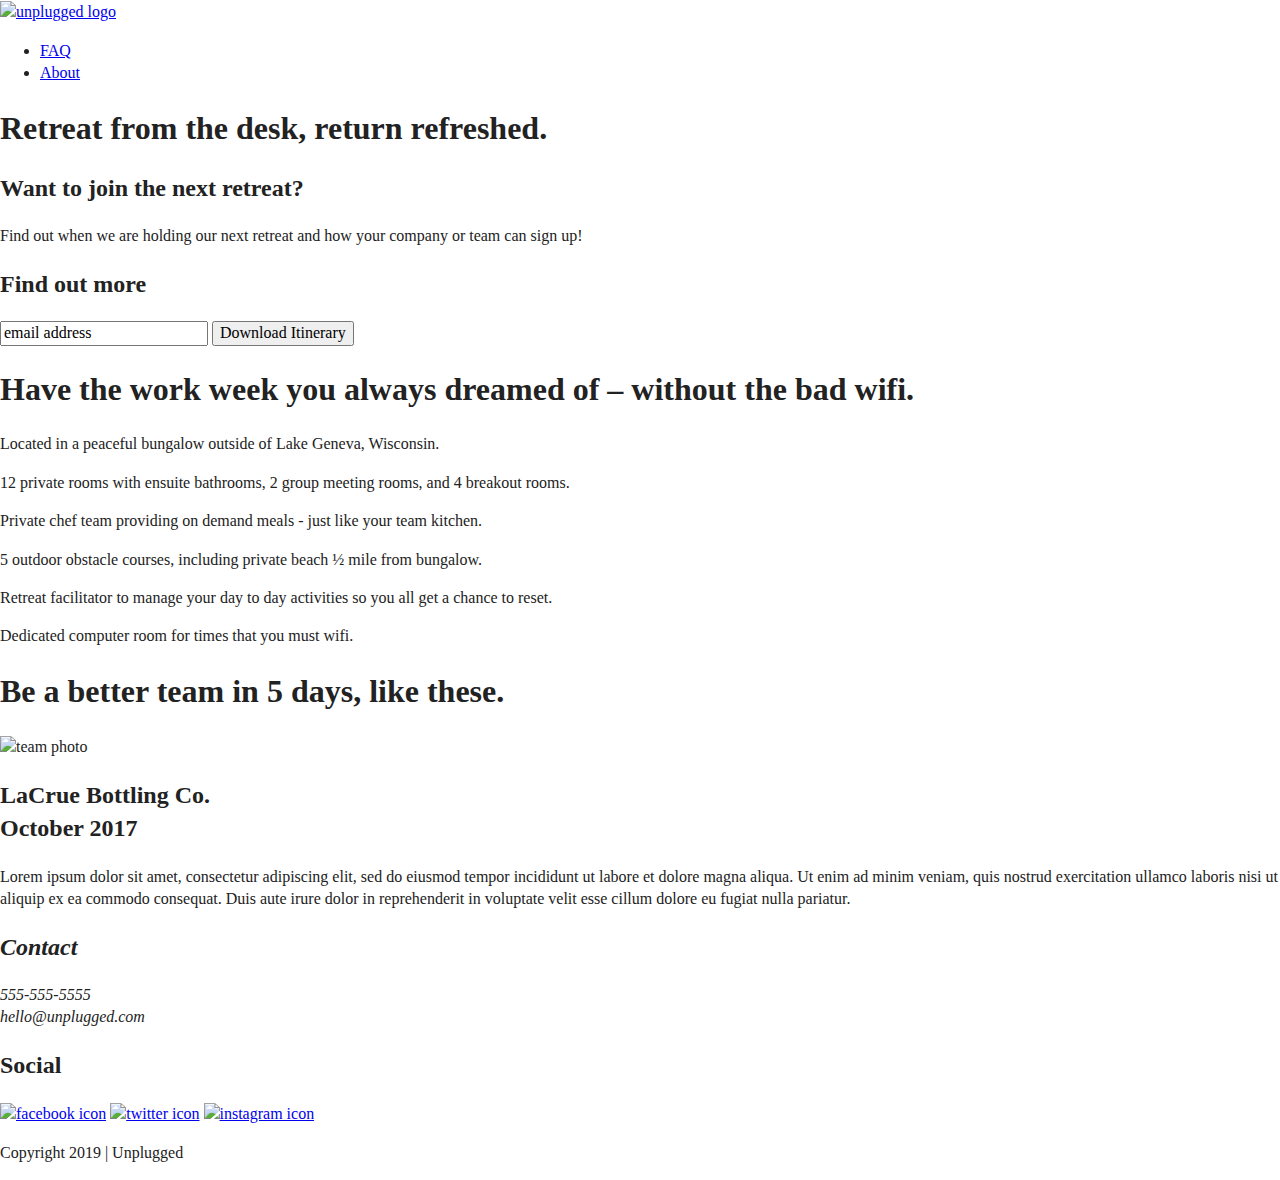
==== index.html @ 52db09da "homepage content added" ====
<!doctype html>
<html class="no-js" lang="">

<head>
  <meta charset="utf-8">
  <title>Unplugged</title>
  <meta name="description" content="">
  <meta name="viewport" content="width=device-width, initial-scale=1">

  <link rel="manifest" href="site.webmanifest">
  <link rel="apple-touch-icon" href="icon.png">
  <!-- Place favicon.ico in the root directory -->

  <link rel="stylesheet" href="css/normalize.css">
  <link rel="stylesheet" href="css/main.css">

  <meta name="theme-color" content="#fafafa">
</head>

<body>
  <!--[if IE]>
    <p class="browserupgrade">You are using an <strong>outdated</strong> browser. Please <a href="https://browsehappy.com/">upgrade your browser</a> to improve your experience and security.</p>
  <![endif]-->

  <!-- Add your site or application content here -->

  <header>
      <div class="content-wrapper">
          <a href="#"><img src="" alt="unplugged logo"/></a>
          <div class="header-divider"></div>
          <nav>
              <ul>
                  <li><a href="faq/index.html" target="_blank">FAQ</a></li>
                  <li><a href="about/index.html" target="_blank">About</a></li>
              </ul>
          </nav>
      </div>
  </header>

  <main>
      <div class="content-wrapper">
          <section class="hero-area">
                  <h1>Retreat from the desk, return refreshed.</h1>
          </section>

          <aside>
              <section class="form-description">
                  <h2>Want to join the next retreat?</h2>
                  <p>Find out when we are holding our next retreat and how your company or team can sign up!</p>
              </section>
              <section class="form">
                  <h2>Find out more</h2>
                  <input type="text" name="name" value="email address">
                  <input type="button" value="Download Itinerary">
              </section>
          </aside>

          <section class="features">
              <h1>Have the work week you always dreamed of – without the bad wifi.</h1>
              <article>
                  <p class="features-items"></p>
                  <p class="features-item-description">Located in a peaceful bungalow outside of Lake Geneva, Wisconsin.</p>
              </article>
              <article>
                  <p class="features-items"></p>
                  <p class="features-item-description">12 private rooms with ensuite bathrooms, 2 group meeting rooms, and 4 breakout rooms.</p>
              </article>
              <article>
                  <p class="features-items"></p>
                  <p class="features-item-description">Private chef team providing on demand meals - just like your team kitchen.</p>
              </article>
              <article>
                  <p class="features-items"></p>
                  <p class="features-item-description">5 outdoor obstacle courses, including private beach ½ mile from bungalow.</p>
              </article>
              <article>
                  <p class="features-items"></p>
                  <p class="features-item-description">Retreat facilitator to manage your day to day activities so you all get a chance to reset.</p>
              </article>
              <article>
                  <p class="features-items"></p>
                  <p class="features-item-description">Dedicated computer room for times that you must wifi.</p>
              </article>
          </section>

          <section class="reviews">
              <div class="content-wrapper">
                  <h1>Be a better team in 5 days, like these.</h1>
                  <article>
                      <img src="" alt="team photo"/>
                      <div>
                          <h2>LaCrue Bottling Co.<br>October 2017</h2>
                      </div>
                      <div>
                          <p>Lorem ipsum dolor sit amet, consectetur adipiscing elit, sed do eiusmod tempor incididunt ut labore et dolore magna aliqua. Ut enim ad minim veniam, quis nostrud exercitation ullamco laboris nisi ut aliquip ex ea commodo consequat. Duis aute irure dolor in reprehenderit in voluptate velit esse cillum dolore eu fugiat nulla pariatur.</p>
                      </div>
                  </article>
              </div>
          </section>
      </div>
  </main>

  <footer>
      <div class="content-wrapper">
          <div class="footer-content">
              <address class="contact">
                  <h2>Contact</h2>
                  <p>555-555-5555<br>hello@unplugged.com</p>
              </address>

              <div class="social">
                  <h2>Social</h2>
                  <div class="social-icons">
                      <a href="http://facebook.com/phoebeosterhout" target="_blank"><img src="" alt="facebook icon"/></a>
                      <a href="http://twitter.com/phoebeosterhout" target="_blank"><img src="" alt="twitter icon"/></a>
                      <a href="http://instagram.com/gowiththeplo" target="_blank"><img src="" alt="instagram icon"/></a>
                  </div>
              </div>
          </div>
      </div>

      <div class="copyright">
          <p>Copyright 2019 | Unplugged</p>
      </div>
  </footer>


  <script src="js/vendor/modernizr-3.7.1.min.js"></script>
  <script src="https://code.jquery.com/jquery-3.3.1.min.js" integrity="sha256-FgpCb/KJQlLNfOu91ta32o/NMZxltwRo8QtmkMRdAu8=" crossorigin="anonymous"></script>
  <script>window.jQuery || document.write('<script src="js/vendor/jquery-3.3.1.min.js"><\/script>')</script>
  <script src="js/plugins.js"></script>
  <script src="js/main.js"></script>

  <!-- Google Analytics: change UA-XXXXX-Y to be your site's ID. -->
  <script>
    window.ga = function () { ga.q.push(arguments) }; ga.q = []; ga.l = +new Date;
    ga('create', 'UA-XXXXX-Y', 'auto'); ga('set','transport','beacon'); ga('send', 'pageview')
  </script>
  <script src="https://www.google-analytics.com/analytics.js" async defer></script>
</body>

</html>
---- css/main.css ----
/*! HTML5 Boilerplate v7.1.0 | MIT License | https://html5boilerplate.com/ */

/* main.css 1.0.0 | MIT License | https://github.com/h5bp/main.css#readme */
/*
 * What follows is the result of much research on cross-browser styling.
 * Credit left inline and big thanks to Nicolas Gallagher, Jonathan Neal,
 * Kroc Camen, and the H5BP dev community and team.
 */

 
/* ==========================================================================
   Base styles: opinionated defaults
   ========================================================================== */

   html {
    color: #222;
    font-size: 1em;
    line-height: 1.4;
}

/*
 * Remove text-shadow in selection highlight:
 * https://twitter.com/miketaylr/status/12228805301
 *
 * Vendor-prefixed and regular ::selection selectors cannot be combined:
 * https://stackoverflow.com/a/16982510/7133471
 *
 * Customize the background color to match your design.
 */

::-moz-selection {
    background: #b3d4fc;
    text-shadow: none;
}

::selection {
    background: #b3d4fc;
    text-shadow: none;
}

/*
 * A better looking default horizontal rule
 */

hr {
    display: block;
    height: 1px;
    border: 0;
    border-top: 1px solid #ccc;
    margin: 1em 0;
    padding: 0;
}

/*
 * Remove the gap between audio, canvas, iframes,
 * images, videos and the bottom of their containers:
 * https://github.com/h5bp/html5-boilerplate/issues/440
 */

audio,
canvas,
iframe,
img,
svg,
video {
    vertical-align: middle;
}

/*
 * Remove default fieldset styles.
 */

fieldset {
    border: 0;
    margin: 0;
    padding: 0;
}

/*
 * Allow only vertical resizing of textareas.
 */

textarea {
    resize: vertical;
}

/* ==========================================================================
   Browser Upgrade Prompt
   ========================================================================== */

.browserupgrade {
    margin: 0.2em 0;
    background: #ccc;
    color: #000;
    padding: 0.2em 0;
}




 /* ==========================================================================
   Author's custom styles
   ========================================================================== */
















 /* ==========================================================================
   Helper classes
   ========================================================================== */

/*
 * Hide visually and from screen readers
 */

 .hidden {
  display: none !important;
}

/*
* Hide only visually, but have it available for screen readers:
* https://snook.ca/archives/html_and_css/hiding-content-for-accessibility
*
* 1. For long content, line feeds are not interpreted as spaces and small width
*    causes content to wrap 1 word per line:
*    https://medium.com/@jessebeach/beware-smushed-off-screen-accessible-text-5952a4c2cbfe
*/

.visuallyhidden {
  border: 0;
  clip: rect(0 0 0 0);
  height: 1px;
  margin: -1px;
  overflow: hidden;
  padding: 0;
  position: absolute;
  width: 1px;
  white-space: nowrap; /* 1 */
}

/*
* Extends the .visuallyhidden class to allow the element
* to be focusable when navigated to via the keyboard:
* https://www.drupal.org/node/897638
*/

.visuallyhidden.focusable:active,
.visuallyhidden.focusable:focus {
  clip: auto;
  height: auto;
  margin: 0;
  overflow: visible;
  position: static;
  width: auto;
  white-space: inherit;
}

/*
* Hide visually and from screen readers, but maintain layout
*/

.invisible {
  visibility: hidden;
}

/*
* Clearfix: contain floats
*
* For modern browsers
* 1. The space content is one way to avoid an Opera bug when the
*    `contenteditable` attribute is included anywhere else in the document.
*    Otherwise it causes space to appear at the top and bottom of elements
*    that receive the `clearfix` class.
* 2. The use of `table` rather than `block` is only necessary if using
*    `:before` to contain the top-margins of child elements.
*/

.clearfix:before,
.clearfix:after {
  content: " "; /* 1 */
  display: table; /* 2 */
}

.clearfix:after {
  clear: both;
}

 
/* ==========================================================================
   EXAMPLE Media Queries for Responsive Design.
   These examples override the primary ('mobile first') styles.
   Modify as content requires.
   ========================================================================== */

   @media only screen and (min-width: 35em) {
    /* Style adjustments for viewports that meet the condition */
}

@media print,
       (-webkit-min-device-pixel-ratio: 1.25),
       (min-resolution: 1.25dppx),
       (min-resolution: 120dpi) {
    /* Style adjustments for high resolution devices */
}

 
/* ==========================================================================
   Print styles.
   Inlined to avoid the additional HTTP request:
   https://www.phpied.com/delay-loading-your-print-css/
   ========================================================================== */

   @media print {
    *,
    *:before,
    *:after {
        background: transparent !important;
        color: #000 !important; /* Black prints faster */
        -webkit-box-shadow: none !important;
        box-shadow: none !important;
        text-shadow: none !important;
    }

    a,
    a:visited {
        text-decoration: underline;
    }

    a[href]:after {
        content: " (" attr(href) ")";
    }

    abbr[title]:after {
        content: " (" attr(title) ")";
    }

    /*
     * Don't show links that are fragment identifiers,
     * or use the `javascript:` pseudo protocol
     */

    a[href^="#"]:after,
    a[href^="javascript:"]:after {
        content: "";
    }

    pre {
        white-space: pre-wrap !important;
    }
    pre,
    blockquote {
        border: 1px solid #999;
        page-break-inside: avoid;
    }

    /*
     * Printing Tables:
     * http://css-discuss.incutio.com/wiki/Printing_Tables
     */

    thead {
        display: table-header-group;
    }

    tr,
    img {
        page-break-inside: avoid;
    }

    p,
    h2,
    h3 {
        orphans: 3;
        widows: 3;
    }

    h2,
    h3 {
        page-break-after: avoid;
    }
}
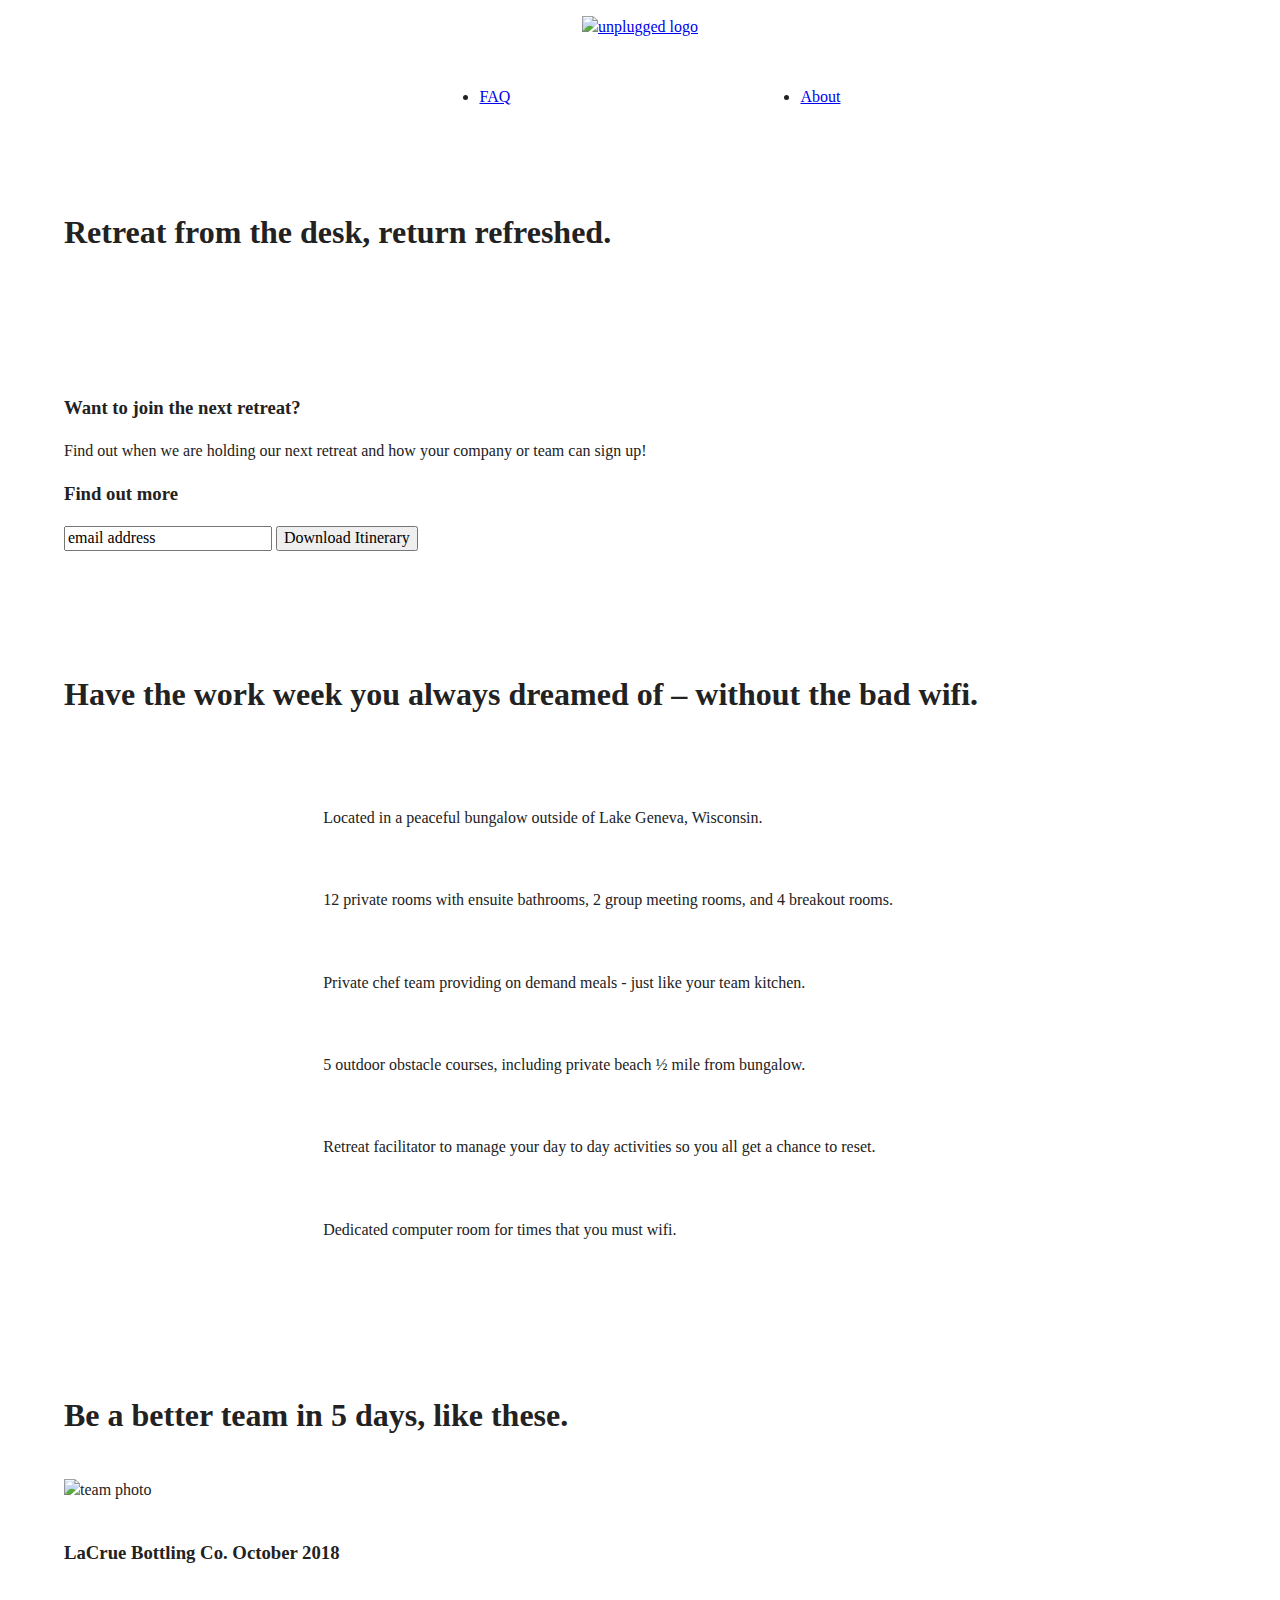
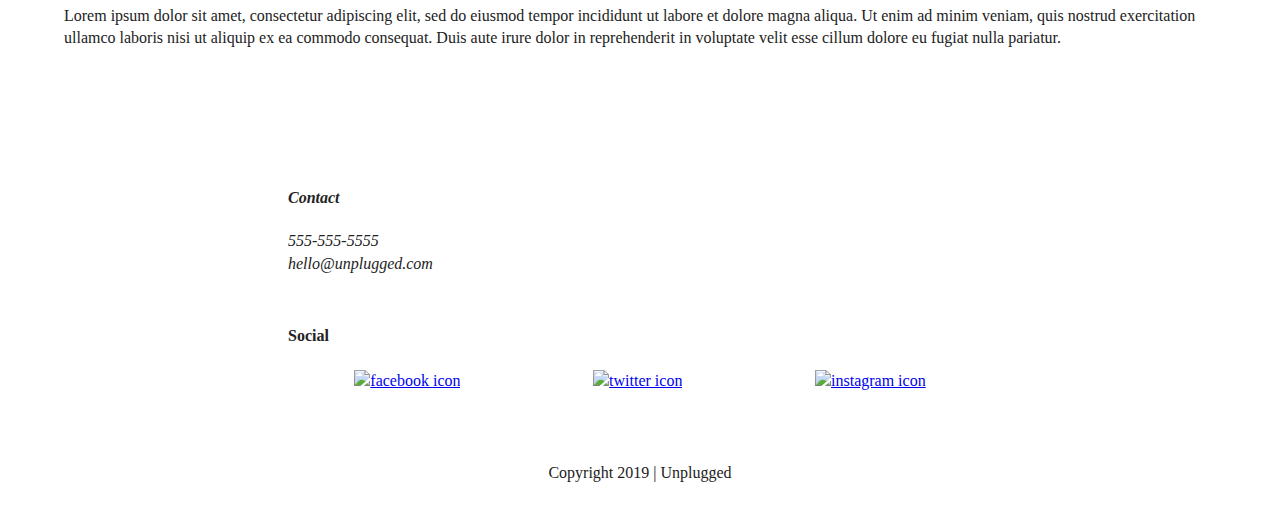
==== commit 7b05bfec: "layout formatting" ====
--- a/index.html
+++ b/index.html
@@ -38,78 +38,82 @@
   </header>
 
   <main>
-      <div class="content-wrapper">
-          <section class="hero-area">
-                  <h1>Retreat from the desk, return refreshed.</h1>
-          </section>
+      <section class="hero-area">
+          <div class="content-wrapper">
+              <h1>Retreat from the desk, return refreshed.</h1>
+          </div>
+      </section>
 
-          <aside>
-              <section class="form-description">
-                  <h2>Want to join the next retreat?</h2>
+      <aside>
+          <div class="content-wrapper">
+              <div class="form-description">
+                  <h3>Want to join the next retreat?</h3>
                   <p>Find out when we are holding our next retreat and how your company or team can sign up!</p>
-              </section>
-              <section class="form">
-                  <h2>Find out more</h2>
+              </div>
+              <div class="form">
+                  <h3>Find out more</h3>
                   <input type="text" name="name" value="email address">
                   <input type="button" value="Download Itinerary">
-              </section>
-          </aside>
+              </div>
+          </div>
+      </aside>
 
-          <section class="features">
+      <section class="features">
+          <div class="content-wrapper">
               <h1>Have the work week you always dreamed of – without the bad wifi.</h1>
-              <article>
-                  <p class="features-items"></p>
-                  <p class="features-item-description">Located in a peaceful bungalow outside of Lake Geneva, Wisconsin.</p>
-              </article>
-              <article>
-                  <p class="features-items"></p>
-                  <p class="features-item-description">12 private rooms with ensuite bathrooms, 2 group meeting rooms, and 4 breakout rooms.</p>
-              </article>
-              <article>
-                  <p class="features-items"></p>
-                  <p class="features-item-description">Private chef team providing on demand meals - just like your team kitchen.</p>
-              </article>
-              <article>
-                  <p class="features-items"></p>
-                  <p class="features-item-description">5 outdoor obstacle courses, including private beach ½ mile from bungalow.</p>
-              </article>
-              <article>
-                  <p class="features-items"></p>
-                  <p class="features-item-description">Retreat facilitator to manage your day to day activities so you all get a chance to reset.</p>
-              </article>
-              <article>
-                  <p class="features-items"></p>
-                  <p class="features-item-description">Dedicated computer room for times that you must wifi.</p>
-              </article>
-          </section>
-
-          <section class="reviews">
-              <div class="content-wrapper">
-                  <h1>Be a better team in 5 days, like these.</h1>
+              <div class="features-items">
                   <article>
-                      <img src="" alt="team photo"/>
-                      <div>
-                          <h2>LaCrue Bottling Co.<br>October 2017</h2>
-                      </div>
-                      <div>
-                          <p>Lorem ipsum dolor sit amet, consectetur adipiscing elit, sed do eiusmod tempor incididunt ut labore et dolore magna aliqua. Ut enim ad minim veniam, quis nostrud exercitation ullamco laboris nisi ut aliquip ex ea commodo consequat. Duis aute irure dolor in reprehenderit in voluptate velit esse cillum dolore eu fugiat nulla pariatur.</p>
-                      </div>
+                      <p class="fontawesome-icon"></p>
+                      <p class="features-item-description">Located in a peaceful bungalow outside of Lake Geneva, Wisconsin.</p>
+                  </article>
+                  <article>
+                      <p class="fontawesome-icon"></p>
+                      <p class="features-item-description">12 private rooms with ensuite bathrooms, 2 group meeting rooms, and 4 breakout rooms.</p>
+                  </article>
+                  <article>
+                      <p class="fontawesome-icon"></p>
+                      <p class="features-item-description">Private chef team providing on demand meals - just like your team kitchen.</p>
+                  </article>
+                  <article>
+                      <p class="fontawesome-icon"></p>
+                      <p class="features-item-description">5 outdoor obstacle courses, including private beach ½ mile from bungalow.</p>
+                  </article>
+                  <article>
+                      <p class="fontawesome-icon"></p>
+                      <p class="features-item-description">Retreat facilitator to manage your day to day activities so you all get a chance to reset.</p>
+                  </article>
+                  <article>
+                      <p class="fontawesome-icon"></p>
+                      <p class="features-item-description">Dedicated computer room for times that you must wifi.</p>
                   </article>
               </div>
-          </section>
-      </div>
+          </div>
+      </section>
+
+      <section class="reviews">
+          <div class="content-wrapper">
+              <h1>Be a better team in 5 days, like these.</h1>
+              <article>
+                  <img src="" alt="team photo"/>
+                  <div>
+                      <h3>LaCrue Bottling Co. October 2018</h3>
+                      <p>Lorem ipsum dolor sit amet, consectetur adipiscing elit, sed do eiusmod tempor incididunt ut labore et dolore magna aliqua. Ut enim ad minim veniam, quis nostrud exercitation ullamco laboris nisi ut aliquip ex ea commodo consequat. Duis aute irure dolor in reprehenderit in voluptate velit esse cillum dolore eu fugiat nulla pariatur.</p>
+                  </div>
+              </article>
+          </div>
+      </section>
   </main>
 
   <footer>
       <div class="content-wrapper">
           <div class="footer-content">
               <address class="contact">
-                  <h2>Contact</h2>
+                  <h4>Contact</h4>
                   <p>555-555-5555<br>hello@unplugged.com</p>
               </address>
 
               <div class="social">
-                  <h2>Social</h2>
+                  <h4>Social</h4>
                   <div class="social-icons">
                       <a href="http://facebook.com/phoebeosterhout" target="_blank"><img src="" alt="facebook icon"/></a>
                       <a href="http://twitter.com/phoebeosterhout" target="_blank"><img src="" alt="twitter icon"/></a>
--- a/css/main.css
+++ b/css/main.css
@@ -7,7 +7,7 @@
  * Kroc Camen, and the H5BP dev community and team.
  */
 
- 
+
 /* ==========================================================================
    Base styles: opinionated defaults
    ========================================================================== */
@@ -102,20 +102,196 @@
    Author's custom styles
    ========================================================================== */
 
-
-
-
-
-
-
-
-
-
-
-
-
-
-
+.content-wrapper {
+   width: 90%;
+   margin: 50px 0;
+}
+
+/* ==================== BASE HEADER/FOOTER STYLES ==================== */
+
+header,
+footer {
+    display: flex;
+    justify-content: center;
+    align-items: center;
+    flex-flow: row wrap;
+}
+
+header {
+    padding: 15px 0;
+}
+
+header .content-wrapper {
+    display: flex;
+    justify-content: center;
+    align-items: center;
+    flex-flow: row wrap;
+    margin: 0;
+}
+
+.header-divider {
+    height: 1px;
+    width: 100%;
+    margin: 10px 0 20px 0;
+}
+
+header nav {
+    display: flex;
+    justify-content: center;
+    align-items: center;
+    flex-flow: row wrap;
+    width: 60%;
+}
+
+header nav ul {
+    display: flex;
+    justify-content: space-around;
+    width: 100%;
+}
+
+footer {
+    flex-direction: column;
+}
+
+footer p {
+    margin: 0;
+}
+
+footer .content-wrapper {
+    width: 55%;
+    margin: 50px 0;
+}
+
+footer .contact {
+    margin-bottom: 50px;
+}
+
+footer .social-icons {
+    display: flex;
+    justify-content: space-around;
+    align-items: center;
+}
+
+footer .social-icons p {
+    display: flex;
+    justify-content: center;
+    align-items: center;
+}
+
+footer .copyright {
+    margin: 20px 0;
+}
+
+/* ======================== MOBILE STYLES - HOMEPAGE ======================== */
+
+/* ------ HERO AREA ------ */
+
+.hero-area {
+    display: flex;
+    justify-content: center;
+    flex-flow: row wrap;
+}
+
+/* ------ ASIDE ------ */
+
+aside {
+    display: flex;
+    justify-content: center;
+    align-items: center;
+    flex-flow: row wrap;
+    width: 100%;
+}
+
+/* ------ FEATURES ------ */
+
+.features {
+    display: flex;
+    justify-content: center;
+    flex-flow: row wrap;
+}
+
+.features h1 {
+    margin-bottom: 60px;
+}
+
+.features article {
+    width: 55%;
+    margin: 30px 0;
+}
+
+.features .features-items {
+    display: flex;
+    justify-content: center;
+    align-items: center;
+    flex-flow: row wrap;
+}
+
+.features p {
+    margin: 0;
+}
+
+/* ------ REVIEWS ------ */
+
+.reviews {
+    display: flex;
+    justify-content: center;
+    flex-flow: row wrap;
+}
+
+.reviews h1 {
+    margin-bottom: 40px;
+}
+
+.reviews h3 {
+    width: 55%;
+    padding: 20px 0;
+}
+
+
+/* ======================== MOBILE STYLES - ABOUT PAGE ======================== */
+
+.mission {
+    display: flex;
+    justify-content: center;
+    align-items: center;
+    flex-flow: row wrap;
+}
+
+.contact-section {
+    display: flex;
+    justify-content: center;
+    align-items: center;
+    flex-flow: row wrap;
+}
+
+.contact-content p {
+    margin: 0;
+}
+
+/* ======================== MOBILE STYLES - FAQ PAGE ======================== */
+
+.faq {
+    display: flex;
+    justify-content: center;
+    align-items: center;
+    flex-flow: row wrap;
+}
+
+.faq .content-wrapper {
+    display: flex;
+    justify-content: center;
+    align-items: center;
+    flex-flow: row wrap;
+    margin: 50px 0 0 0;
+}
+
+.faq h2 {
+    margin-bottom: 40px;
+}
+
+.faq-content {
+    margin-bottom: 50px;
+}
 
  /* ==========================================================================
    Helper classes
@@ -197,7 +373,7 @@
   clear: both;
 }
 
- 
+
 /* ==========================================================================
    EXAMPLE Media Queries for Responsive Design.
    These examples override the primary ('mobile first') styles.
@@ -215,7 +391,7 @@
     /* Style adjustments for high resolution devices */
 }
 
- 
+
 /* ==========================================================================
    Print styles.
    Inlined to avoid the additional HTTP request:
@@ -291,5 +467,3 @@
         page-break-after: avoid;
     }
 }
-
-
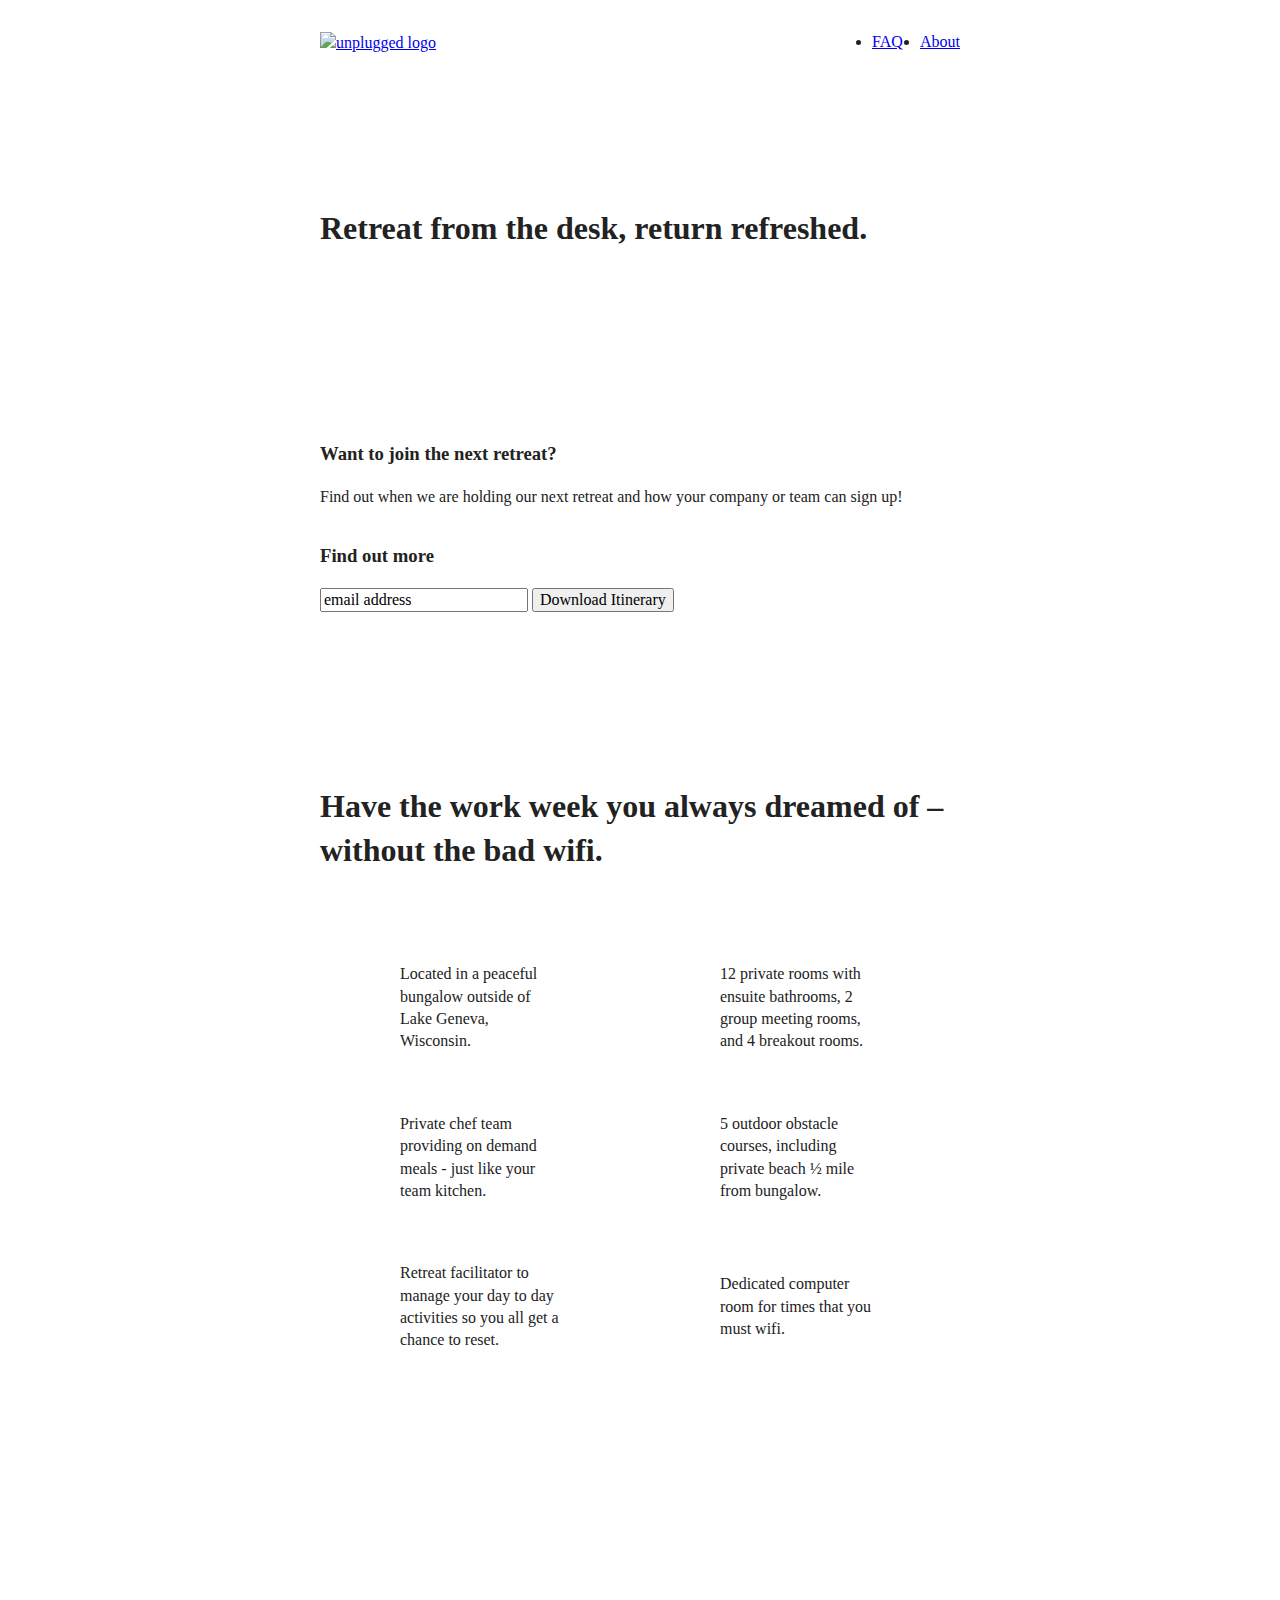
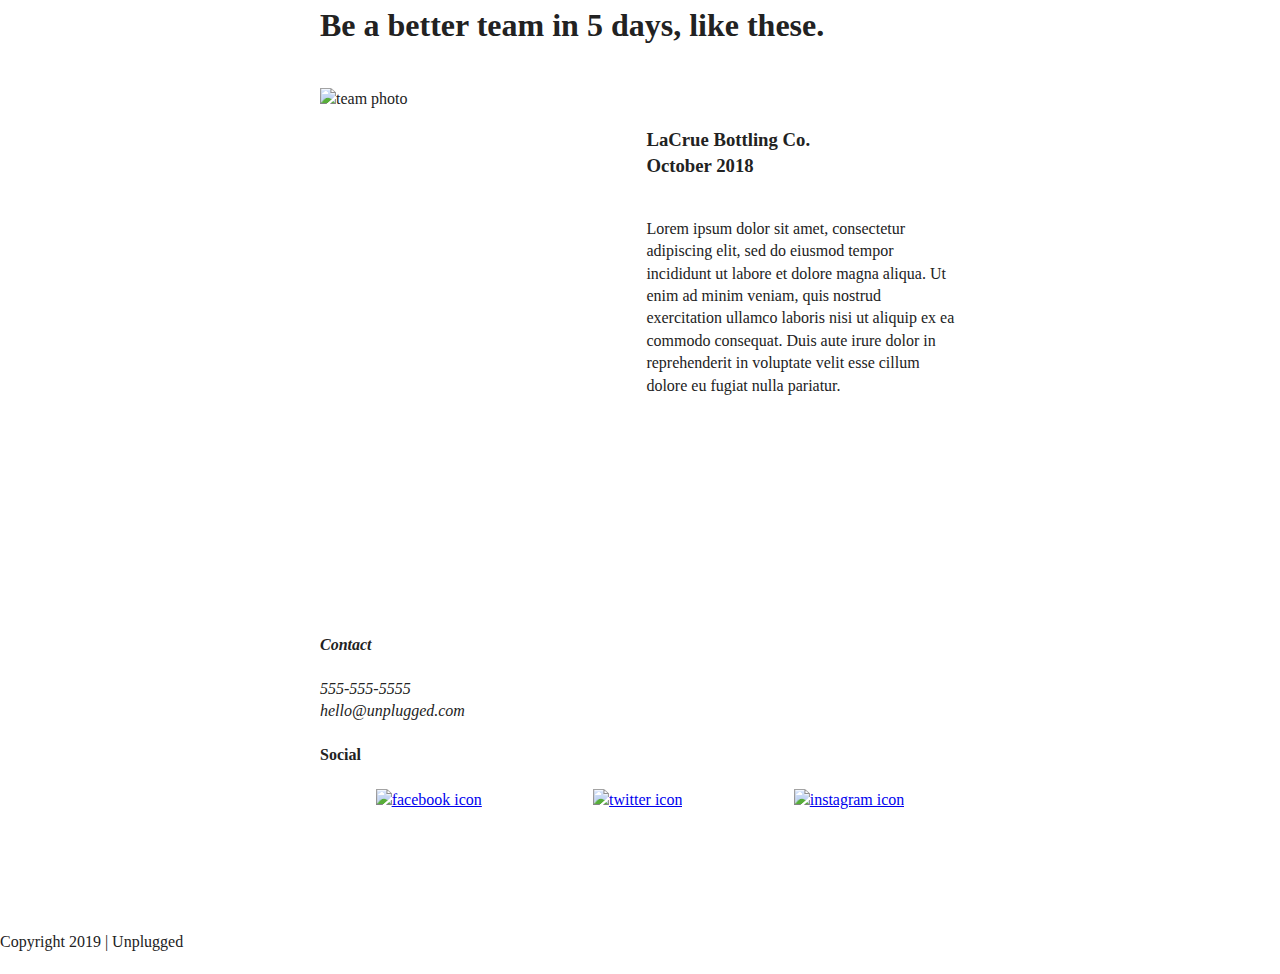
==== commit 51149ce2: "flex styles added" ====
--- a/index.html
+++ b/index.html
@@ -26,7 +26,9 @@
 
   <header>
       <div class="content-wrapper">
-          <a href="#"><img src="" alt="unplugged logo"/></a>
+          <a href="#">
+              <img src="" alt="unplugged logo"/>
+          </a>
           <div class="header-divider"></div>
           <nav>
               <ul>
--- a/css/main.css
+++ b/css/main.css
@@ -137,7 +137,7 @@
 
 header nav {
     display: flex;
-    justify-content: center;
+    justify-content: space-around;
     align-items: center;
     flex-flow: row wrap;
     width: 60%;
@@ -380,8 +380,144 @@
    Modify as content requires.
    ========================================================================== */
 
-   @media only screen and (min-width: 35em) {
-    /* Style adjustments for viewports that meet the condition */
+/* ----- Tablet styles ----- */
+@media screen and (min-width: 768px) {
+    /* General styles */
+
+    .content-wrapper {
+        max-width: 640px;
+        margin: 100px 0;
+    }
+
+    /* Header */
+
+    header {
+        justify-content: space-around;
+    }
+
+    header .content-wrapper {
+        justify-content: space-between;
+        width: 100%;
+    }
+
+    header nav {
+        width: 20%;
+    }
+
+    header nav ul {
+        justify-content: space-between;
+    }
+
+    .header-divider {
+        display: none;
+    }
+
+    /* Hero Area */
+
+    /* Aside */
+
+    aside .content-wrapper {
+        display: flex;
+        justify-content: space-between;
+        flex-flow: row wrap;
+        margin: 50px 0;
+    }
+
+    aside .content-wrapper .form-description.
+    aside .content-wrapper .form {
+        width: 35%;
+        margin: 0;
+    }
+
+    /* Features */
+
+    .features article {
+        display: flex;
+        justify-content: center;
+        align-items: center;
+        flex-flow: row wrap;
+        flex-basis: 50%;
+    }
+
+    .features .features-item-description {
+        width: 50%;
+    }
+
+    /* Reviews */
+
+    .reviews article {
+        display: flex;
+        justify-content: space-between;
+    }
+
+    .reviews article div {
+        width: 49%;
+    }
+
+    /* Footer */
+
+    footer .content-wrapper {
+        width: 65%;
+        margin: 100px 0;
+    }
+
+    footer .content {
+        display: flex;
+        justify-content: space-around;
+        align-items: center;
+    }
+
+    footer .contact {
+        margin-bottom: 0;
+    }
+
+    footer .copyright {
+        width: 100%;
+    }
+
+    /* About */
+
+    .mission-content {
+        display: flex;
+        justify-content: space-between;
+        align-items: center;
+    }
+
+    .mission-content p {
+        width: 40%;
+    }
+
+    .contact-section, .content-wrapper h2 {
+        width: 80%;
+    }
+
+    .contact-content {
+        display: flex;
+        justify-content: space-between;
+        align-items: flex-start;
+    }
+
+    /* FAQ */
+
+    .faq .content-wrapper {
+        justify-content: space-between;
+    }
+
+    .faq-content {
+        flex-basis: 45%;
+    }
+
+    .faq h2 {
+        width: 100%;
+    }
+}
+
+/* ----- Desktop styles ----- */
+
+@media screen and (min-width: 1200px) {
+
+/*Desktop styles here*/
+
 }
 
 @media print,
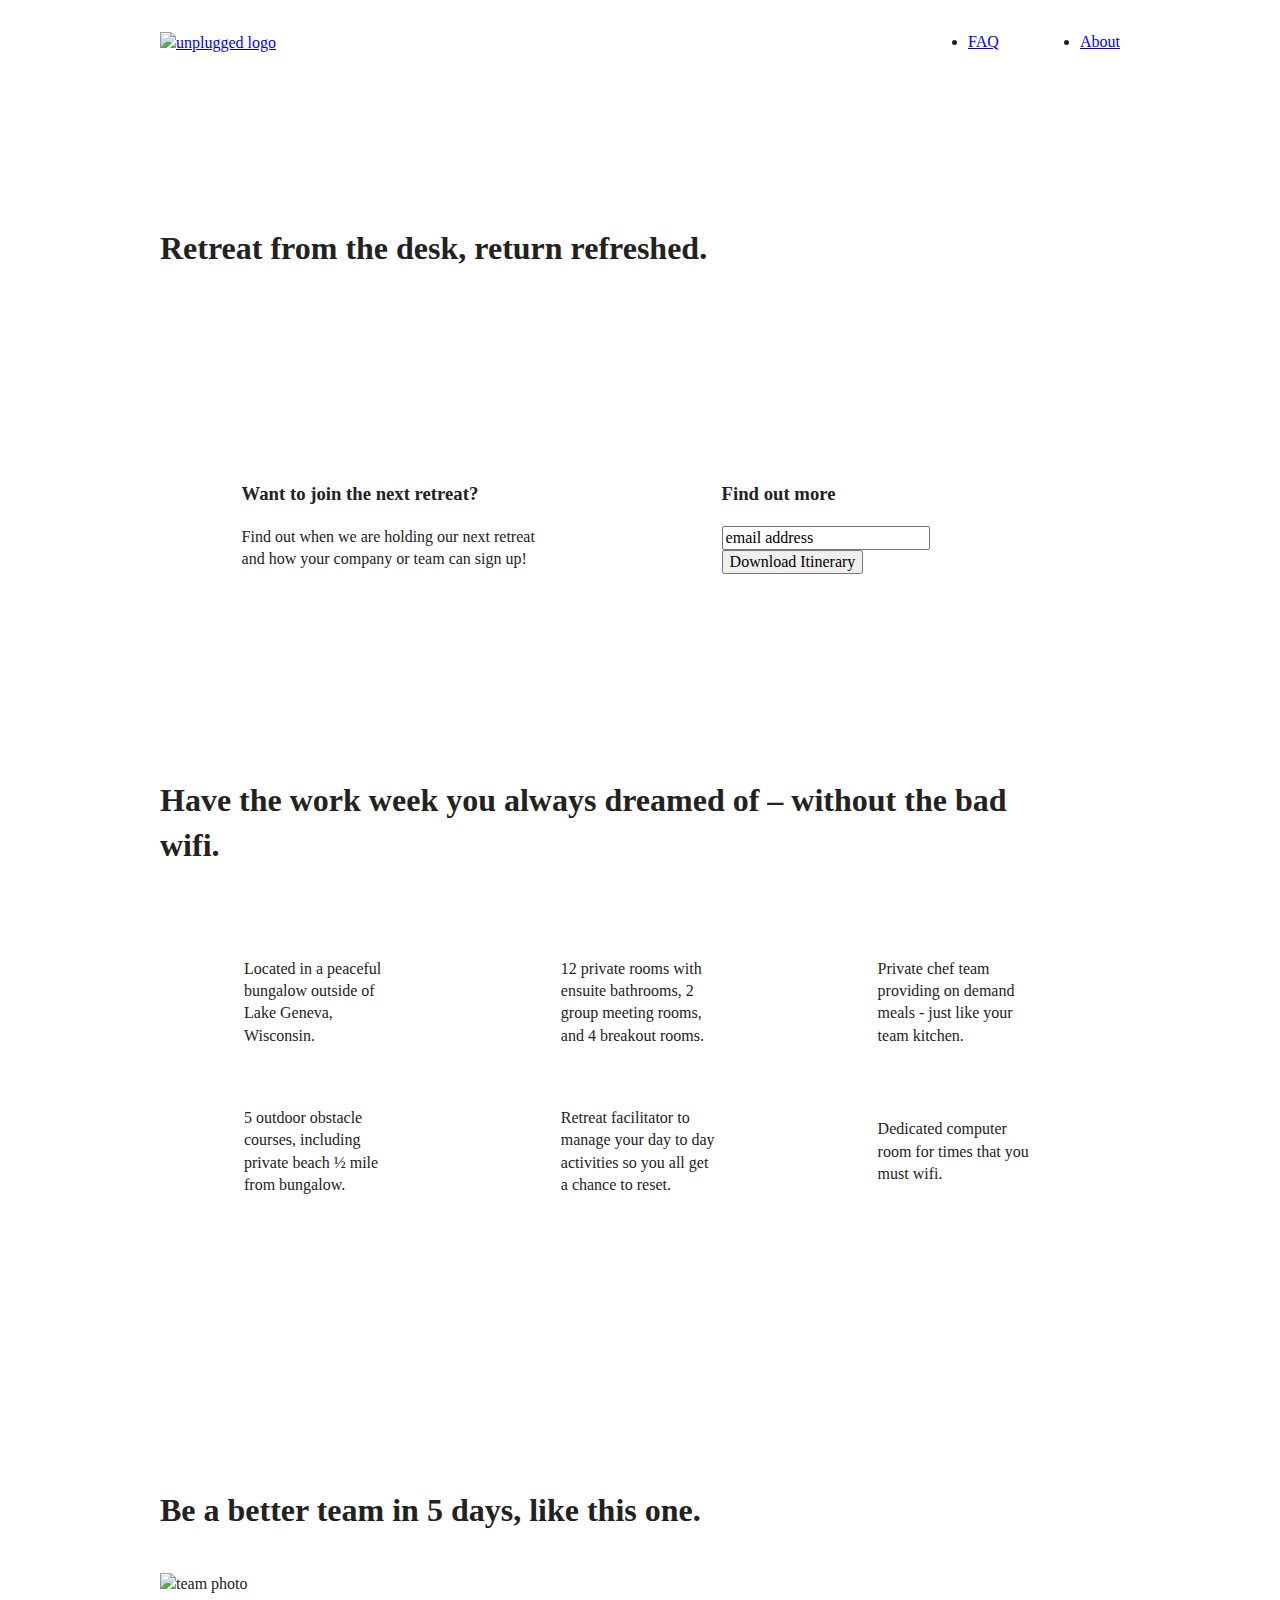
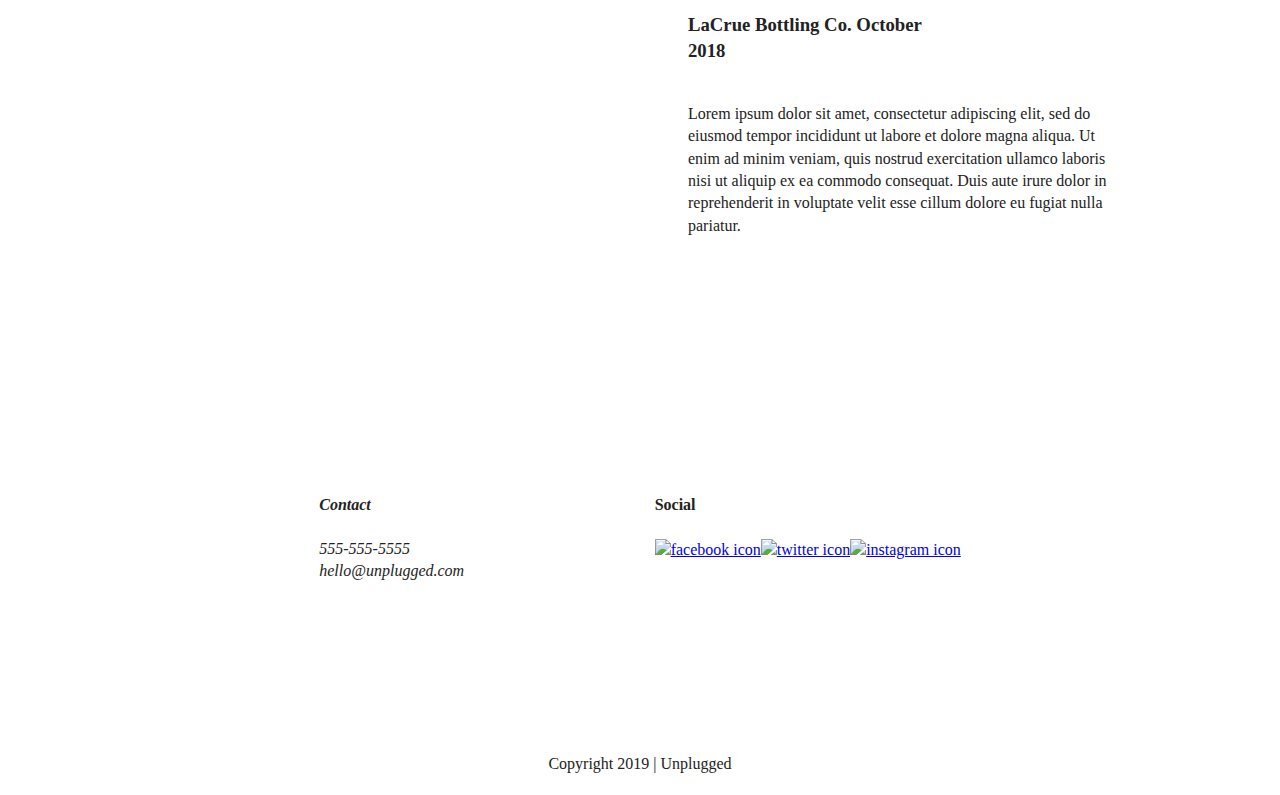
==== commit a77ef917: "google fonts added" ====
--- a/index.html
+++ b/index.html
@@ -14,6 +14,9 @@
   <link rel="stylesheet" href="css/normalize.css">
   <link rel="stylesheet" href="css/main.css">
 
+  <!-- Google Fonts -->
+  <link href="https://fonts.googleapis.com/css?family=Open+Sans:400,700|Poppins:500,700" rel="stylesheet">
+  
   <meta name="theme-color" content="#fafafa">
 </head>
 
@@ -94,7 +97,7 @@
 
       <section class="reviews">
           <div class="content-wrapper">
-              <h1>Be a better team in 5 days, like these.</h1>
+              <h1>Be a better team in 5 days, like this one.</h1>
               <article>
                   <img src="" alt="team photo"/>
                   <div>
--- a/css/main.css
+++ b/css/main.css
@@ -423,7 +423,7 @@
         margin: 50px 0;
     }
 
-    aside .content-wrapper .form-description.
+    aside .content-wrapper .form-description,
     aside .content-wrapper .form {
         width: 35%;
         margin: 0;
@@ -461,17 +461,19 @@
         margin: 100px 0;
     }
 
-    footer .content {
+    footer .footer-content {
         display: flex;
         justify-content: space-around;
-        align-items: center;
-    }
-
-    footer .contact {
+        align-items: flex-start;
+    }
+
+    footer address .contact {
         margin-bottom: 0;
     }
 
     footer .copyright {
+        display: flex;
+        justify-content: center;
         width: 100%;
     }
 
@@ -481,14 +483,15 @@
         display: flex;
         justify-content: space-between;
         align-items: center;
+        flex-flow: row wrap;
     }
 
     .mission-content p {
         width: 40%;
     }
 
-    .contact-section, .content-wrapper h2 {
-        width: 80%;
+    .contact-section .content-wrapper h1 {
+        width: 75%;
     }
 
     .contact-content {
@@ -515,9 +518,66 @@
 /* ----- Desktop styles ----- */
 
 @media screen and (min-width: 1200px) {
-
 /*Desktop styles here*/
 
+    .content-wrapper {
+        max-width: 960px;
+        margin: 120px;
+    }
+
+    /* Hero */
+
+    .hero-area h1 {
+        width: 60%;
+    }
+
+    /* Aside */
+
+    aside .content-wrapper {
+        justify-content: space-around;
+    }
+
+    aside .content-wrapper .form-description,
+    aside .content-wrapper .form {
+        width: 33%;
+    }
+
+    /* Features */
+
+    .features h1 {
+        width: 90%;
+    }
+
+    .features article {
+        flex-basis: 33%;
+    }
+
+    /* Hero */
+
+    .reviews article div {
+        width: 45%;
+    }
+
+    /* About */
+
+    .mission h2,
+    .contact-section .content-wrapper h2 {
+        width: 90%;
+    }
+
+    .contact-section .content-wrapper h2 {
+        margin-bottom: 100px;
+    }
+
+    /* FAQ */
+
+    .faq h1 {
+        width: 100%;
+    }
+
+    .faq-content {
+        flex-basis: 45%;
+    }
 }
 
 @media print,
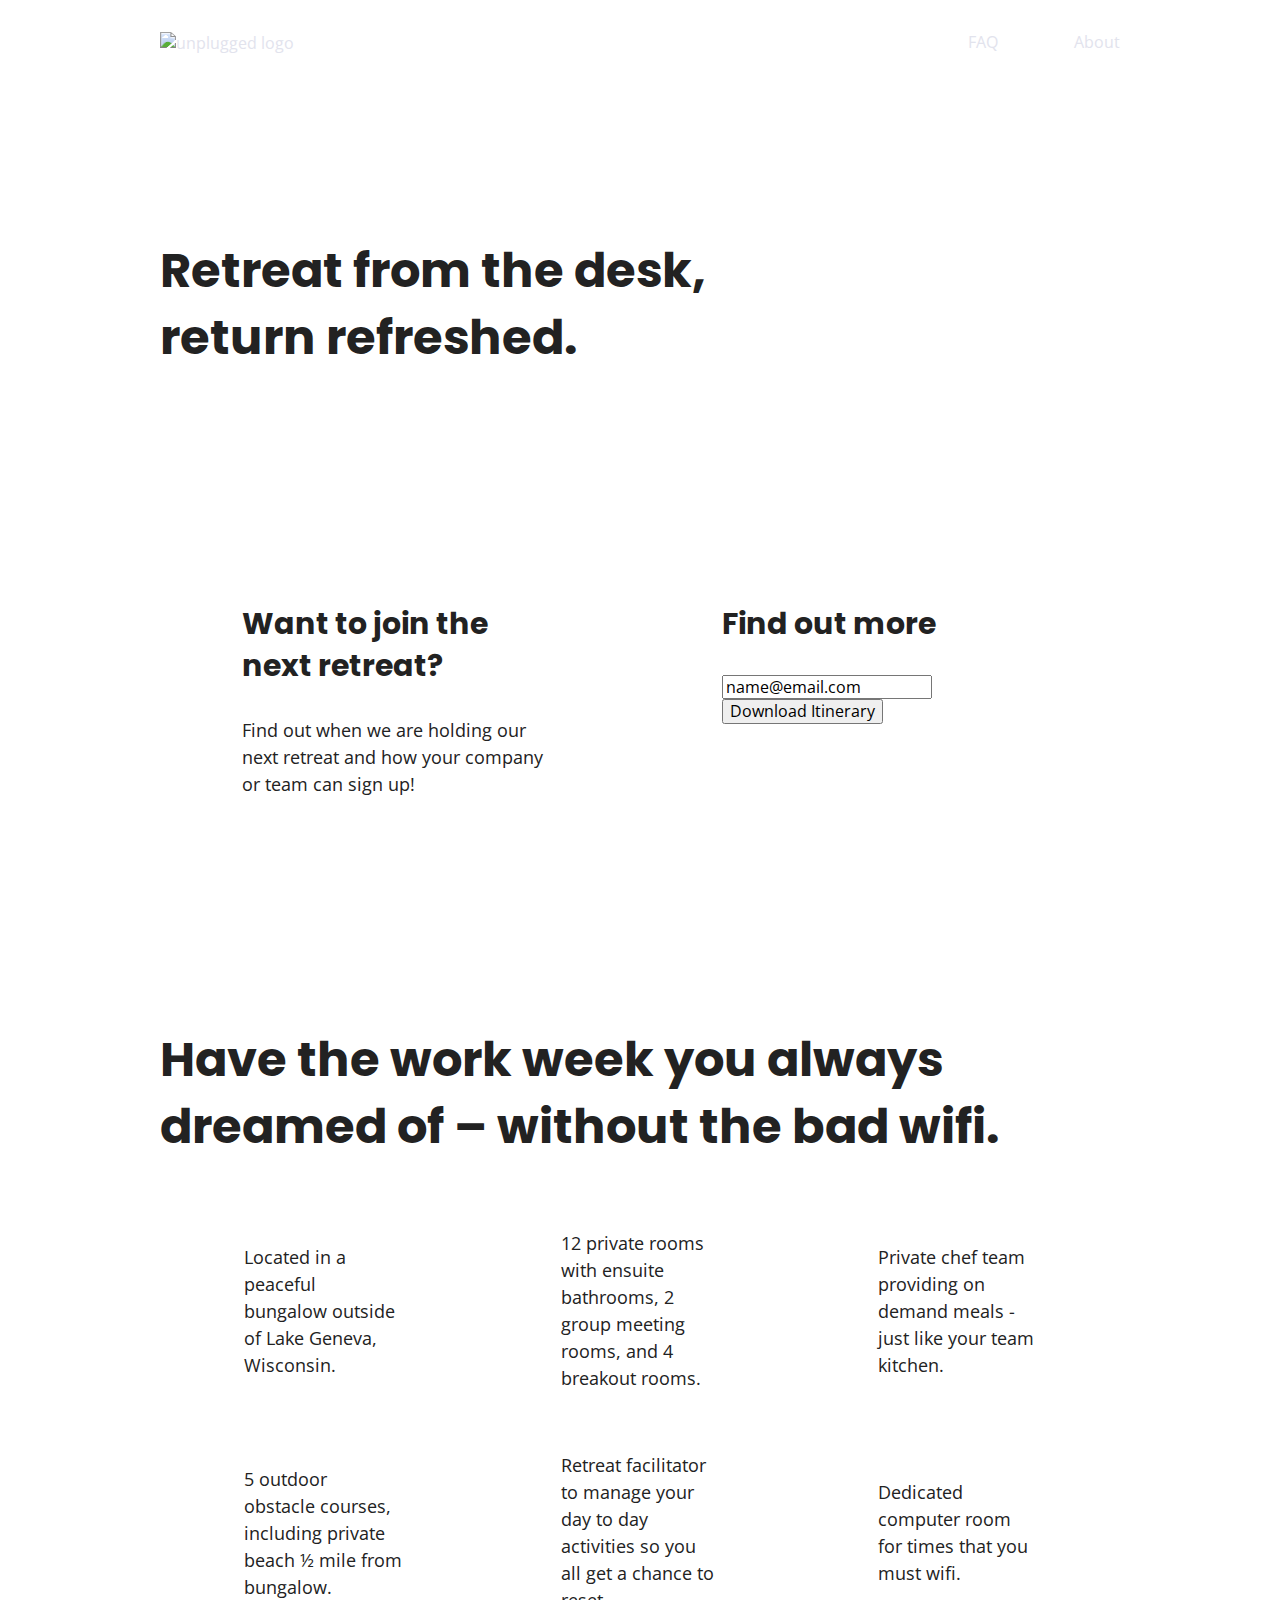
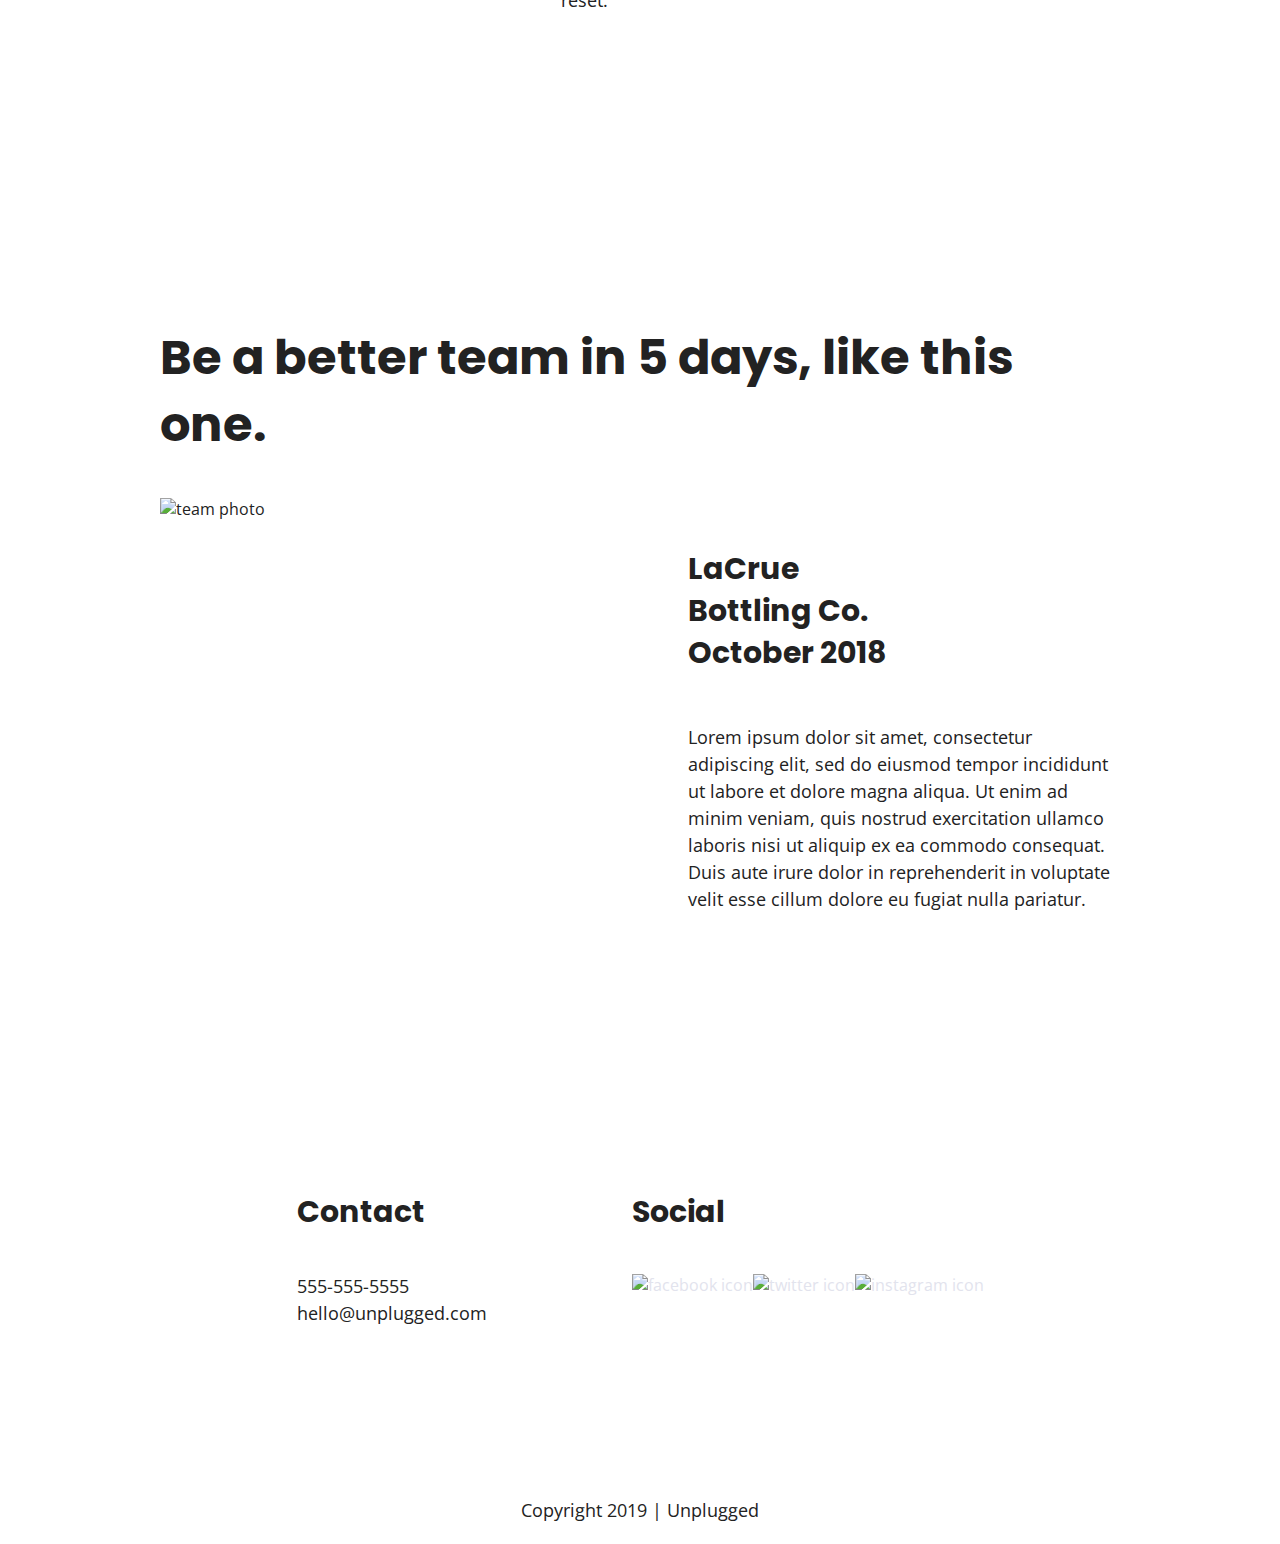
==== commit 0bf87096: "header adjustments" ====
--- a/index.html
+++ b/index.html
@@ -16,7 +16,7 @@
 
   <!-- Google Fonts -->
   <link href="https://fonts.googleapis.com/css?family=Open+Sans:400,700|Poppins:500,700" rel="stylesheet">
-  
+
   <meta name="theme-color" content="#fafafa">
 </head>
 
@@ -57,7 +57,7 @@
               </div>
               <div class="form">
                   <h3>Find out more</h3>
-                  <input type="text" name="name" value="email address">
+                  <input type="text" name="name" value="name@email.com">
                   <input type="button" value="Download Itinerary">
               </div>
           </div>
@@ -65,7 +65,7 @@
 
       <section class="features">
           <div class="content-wrapper">
-              <h1>Have the work week you always dreamed of – without the bad wifi.</h1>
+              <h2>Have the work week you always dreamed of – without the bad wifi.</h2>
               <div class="features-items">
                   <article>
                       <p class="fontawesome-icon"></p>
@@ -97,7 +97,7 @@
 
       <section class="reviews">
           <div class="content-wrapper">
-              <h1>Be a better team in 5 days, like this one.</h1>
+              <h2>Be a better team in 5 days, like this one.</h2>
               <article>
                   <img src="" alt="team photo"/>
                   <div>
--- a/css/main.css
+++ b/css/main.css
@@ -101,6 +101,55 @@
  /* ==========================================================================
    Author's custom styles
    ========================================================================== */
+/* General styles */
+
+html {
+    font-size: 16px;
+}
+
+body {
+    font-family: 'Open Sans', sans-serif;
+    font-size: 1em;
+}
+
+ul,
+ol {
+    list-style-type: none;
+}
+
+a {
+    color: #e2e3ed;
+    text-decoration: none;
+}
+
+h1,
+h2 {
+    font-family: 'Poppins', sans-serif;
+    font-size: 3em;
+}
+
+h3,
+h4 {
+    font-family: 'Poppins', sans-serif;
+    font-size: 1.875em;
+}
+
+p {
+    font-size: 1.125em;
+    line-height: 1.5em;
+}
+
+img {
+
+}
+
+figure {
+
+}
+
+address {
+    font-style: normal;
+}
 
 .content-wrapper {
    width: 90%;
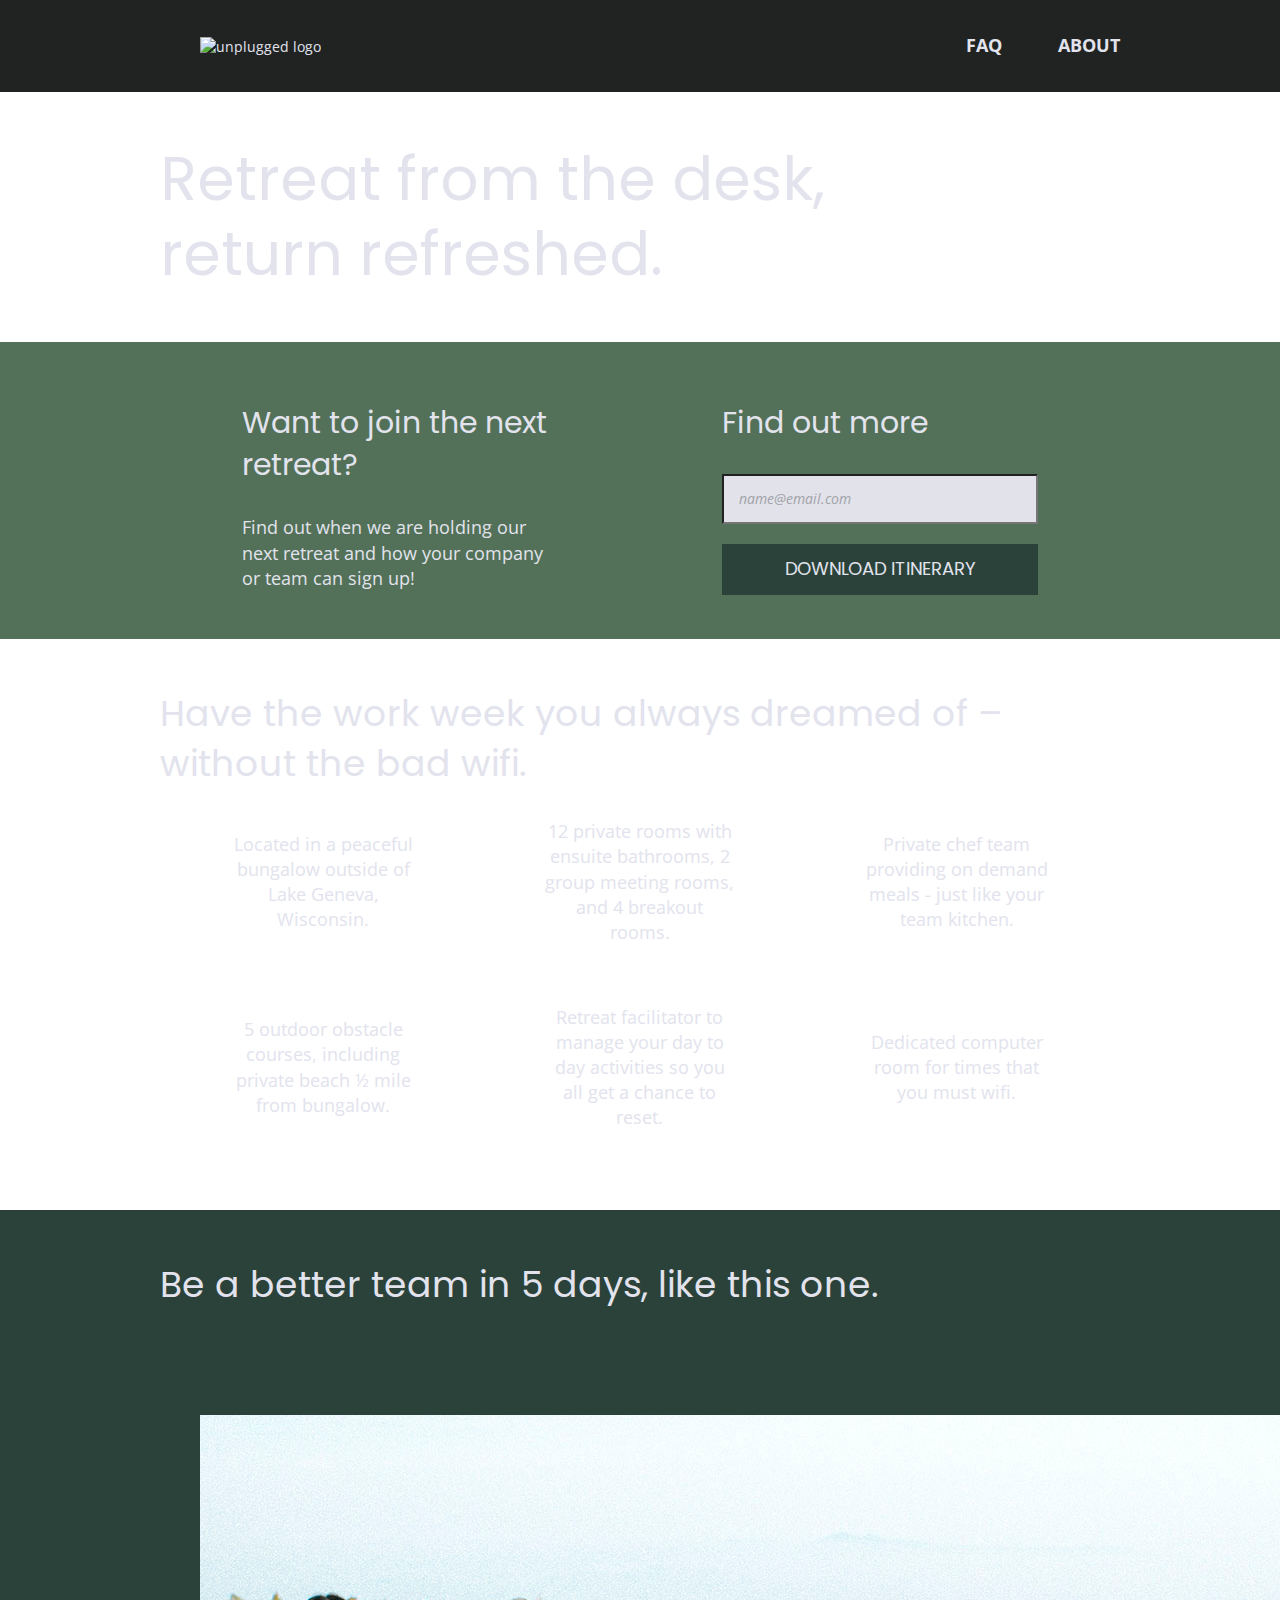
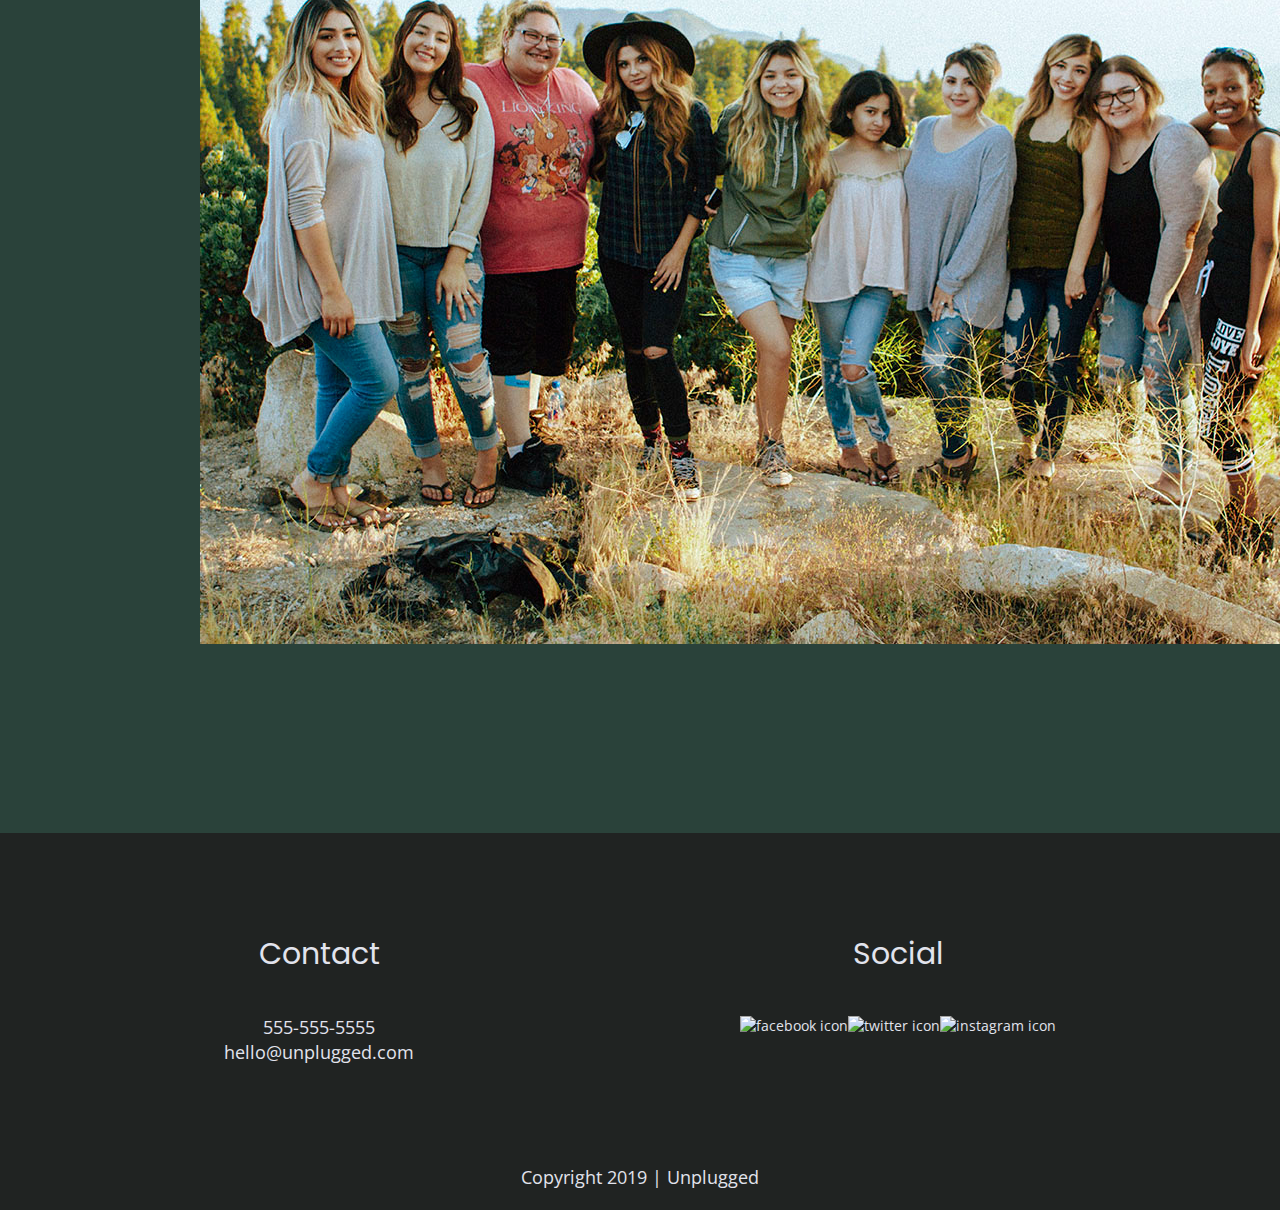
==== commit c9599010: "logo url" ====
--- a/index.html
+++ b/index.html
@@ -29,9 +29,11 @@
 
   <header>
       <div class="content-wrapper">
-          <a href="#">
-              <img src="" alt="unplugged logo"/>
-          </a>
+          <figure>
+              <a href="#">
+                  <img src="img/logo.png" alt="unplugged logo"/>
+              </a>
+          </figure>
           <div class="header-divider"></div>
           <nav>
               <ul>
@@ -99,7 +101,9 @@
           <div class="content-wrapper">
               <h2>Be a better team in 5 days, like this one.</h2>
               <article>
-                  <img src="" alt="team photo"/>
+                  <figure>
+                      <img src="img/review-photo.jpg" alt="team photo"/>
+                  </figure>
                   <div>
                       <h3>LaCrue Bottling Co. October 2018</h3>
                       <p>Lorem ipsum dolor sit amet, consectetur adipiscing elit, sed do eiusmod tempor incididunt ut labore et dolore magna aliqua. Ut enim ad minim veniam, quis nostrud exercitation ullamco laboris nisi ut aliquip ex ea commodo consequat. Duis aute irure dolor in reprehenderit in voluptate velit esse cillum dolore eu fugiat nulla pariatur.</p>
--- a/css/main.css
+++ b/css/main.css
@@ -104,10 +104,11 @@
 /* General styles */
 
 html {
-    font-size: 16px;
+    font-size: 14px;
 }
 
 body {
+    color: #e2e3ed;
     font-family: 'Open Sans', sans-serif;
     font-size: 1em;
 }
@@ -115,6 +116,7 @@
 ul,
 ol {
     list-style-type: none;
+    padding: 0;
 }
 
 a {
@@ -122,21 +124,30 @@
     text-decoration: none;
 }
 
-h1,
+h1 {
+    font-family: 'Poppins', sans-serif;
+    font-size: 2.6em;
+    font-weight: 400;
+    line-height: 1.25em;
+}
+
 h2 {
     font-family: 'Poppins', sans-serif;
-    font-size: 3em;
+    font-size: 2.1em;
+    font-weight: 400;
 }
 
 h3,
 h4 {
     font-family: 'Poppins', sans-serif;
-    font-size: 1.875em;
+    font-size: 1.3em;
+    font-weight: 400;
 }
 
 p {
-    font-size: 1.125em;
-    line-height: 1.5em;
+    font-size: 1em;
+    font-weight: 400;
+    line-height: 1.4em;
 }
 
 img {
@@ -152,14 +163,15 @@
 }
 
 .content-wrapper {
-   width: 90%;
-   margin: 50px 0;
+   width: 80%;
+   margin: 30px 0;
 }
 
 /* ==================== BASE HEADER/FOOTER STYLES ==================== */
 
 header,
 footer {
+    background-color: #202322;
     display: flex;
     justify-content: center;
     align-items: center;
@@ -186,13 +198,16 @@
 
 header nav {
     display: flex;
-    justify-content: space-around;
+    justify-content: space-between;
     align-items: center;
     flex-flow: row wrap;
     width: 60%;
 }
 
 header nav ul {
+    font-size: 1.3em;
+    font-weight: 700;
+    text-transform: uppercase;
     display: flex;
     justify-content: space-around;
     width: 100%;
@@ -213,6 +228,11 @@
 
 footer .contact {
     margin-bottom: 50px;
+    text-align: center;
+}
+
+footer .social {
+    text-align: center;
 }
 
 footer .social-icons {
@@ -244,6 +264,7 @@
 /* ------ ASIDE ------ */
 
 aside {
+    background-color: #527158;
     display: flex;
     justify-content: center;
     align-items: center;
@@ -251,6 +272,33 @@
     width: 100%;
 }
 
+aside .form {
+    margin-top: 30px;
+}
+
+input[type=text] {
+    box-sizing: border-box;
+    width: 100%;
+    padding: 15px;
+    background-color: #e1e2ea;
+    color: #a2a3a9;
+    font-style: italic;
+}
+
+input[type=button] {
+    width: 100%;
+    padding: 15px 0;
+    margin-top: 20px;
+    background-color: #2a423a;
+    font-family: 'Poppins', Helvetica, Arial, sans-serif;
+    font-weight: 400;
+    font-size: 1.3em;
+    color: #e2e3ed;
+    border: none;
+    text-align: center;
+    text-transform: uppercase;
+}
+
 /* ------ FEATURES ------ */
 
 .features {
@@ -259,8 +307,12 @@
     flex-flow: row wrap;
 }
 
-.features h1 {
-    margin-bottom: 60px;
+
+.features .features-items {
+    display: flex;
+    justify-content: center;
+    align-items: center;
+    flex-flow: row wrap;
 }
 
 .features article {
@@ -268,32 +320,27 @@
     margin: 30px 0;
 }
 
-.features .features-items {
-    display: flex;
-    justify-content: center;
-    align-items: center;
-    flex-flow: row wrap;
-}
-
 .features p {
     margin: 0;
+    text-align: center;
 }
 
 /* ------ REVIEWS ------ */
 
 .reviews {
-    display: flex;
-    justify-content: center;
-    flex-flow: row wrap;
-}
-
-.reviews h1 {
+    background-color: #2a423a;
+    display: flex;
+    justify-content: center;
+    flex-flow: row wrap;
+}
+
+.reviews h2 {
     margin-bottom: 40px;
 }
 
 .reviews h3 {
-    width: 55%;
-    padding: 20px 0;
+    width: 75%;
+    padding: 10px 0;
 }
 
 
@@ -438,6 +485,24 @@
         margin: 100px 0;
     }
 
+    h1 {
+        font-size: 3.42em;
+    }
+
+    h2 {
+        font-size: 2.3em;
+    }
+
+    h3,
+    h4 {
+        font-size: 1.71em;
+    }
+
+    ul,
+    ol {
+        font-size: 1.14em;
+    }
+
     /* Header */
 
     header {
@@ -450,7 +515,7 @@
     }
 
     header nav {
-        width: 20%;
+        width: 23%;
     }
 
     header nav ul {
@@ -469,16 +534,20 @@
         display: flex;
         justify-content: space-between;
         flex-flow: row wrap;
-        margin: 50px 0;
+        margin: 30px 0;
     }
 
     aside .content-wrapper .form-description,
     aside .content-wrapper .form {
-        width: 35%;
+        width: 45%;
         margin: 0;
     }
 
     /* Features */
+
+    .features h2 {
+        margin: 0;
+    }
 
     .features article {
         display: flex;
@@ -489,35 +558,50 @@
     }
 
     .features .features-item-description {
-        width: 50%;
+        width: 60%;
     }
 
     /* Reviews */
+
+    .reviews h2 {
+        margin: 0;
+    }
 
     .reviews article {
         display: flex;
         justify-content: space-between;
+        margin-top: 20px;
     }
 
     .reviews article div {
         width: 49%;
     }
 
+    .reviews article h3,
+    .reviews article p {
+        margin: 0;
+    }
+
     /* Footer */
 
     footer .content-wrapper {
         width: 65%;
-        margin: 100px 0;
+        margin: 100px 0 30px 0;
     }
 
     footer .footer-content {
         display: flex;
-        justify-content: space-around;
+        justify-content: space-between;
         align-items: flex-start;
     }
 
     footer address .contact {
         margin-bottom: 0;
+    }
+
+    footer .contact h4,
+    footer .social h4 {
+        margin-top: 0;
     }
 
     footer .copyright {
@@ -569,15 +653,38 @@
 @media screen and (min-width: 1200px) {
 /*Desktop styles here*/
 
+    h1 {
+        font-size: 4.28em;
+    }
+
+    h2 {
+        font-size: 2.57em;
+    }
+
+    h3,
+    h4 {
+        font-size: 2.14em;
+    }
+
+    p {
+        font-size: 1.28em;
+    }
+
     .content-wrapper {
         max-width: 960px;
-        margin: 120px;
+        margin: 50px 120px;
+    }
+    /* Header */
+
+    header nav {
+        width: 16%;
     }
 
     /* Hero */
 
     .hero-area h1 {
-        width: 60%;
+        margin: 0;
+        width: 75%;
     }
 
     /* Aside */
@@ -601,8 +708,12 @@
         flex-basis: 33%;
     }
 
-    /* Hero */
-
+    /* Reviews */
+
+    .reviews article {
+        margin-top: 90px;
+    }
+    
     .reviews article div {
         width: 45%;
     }
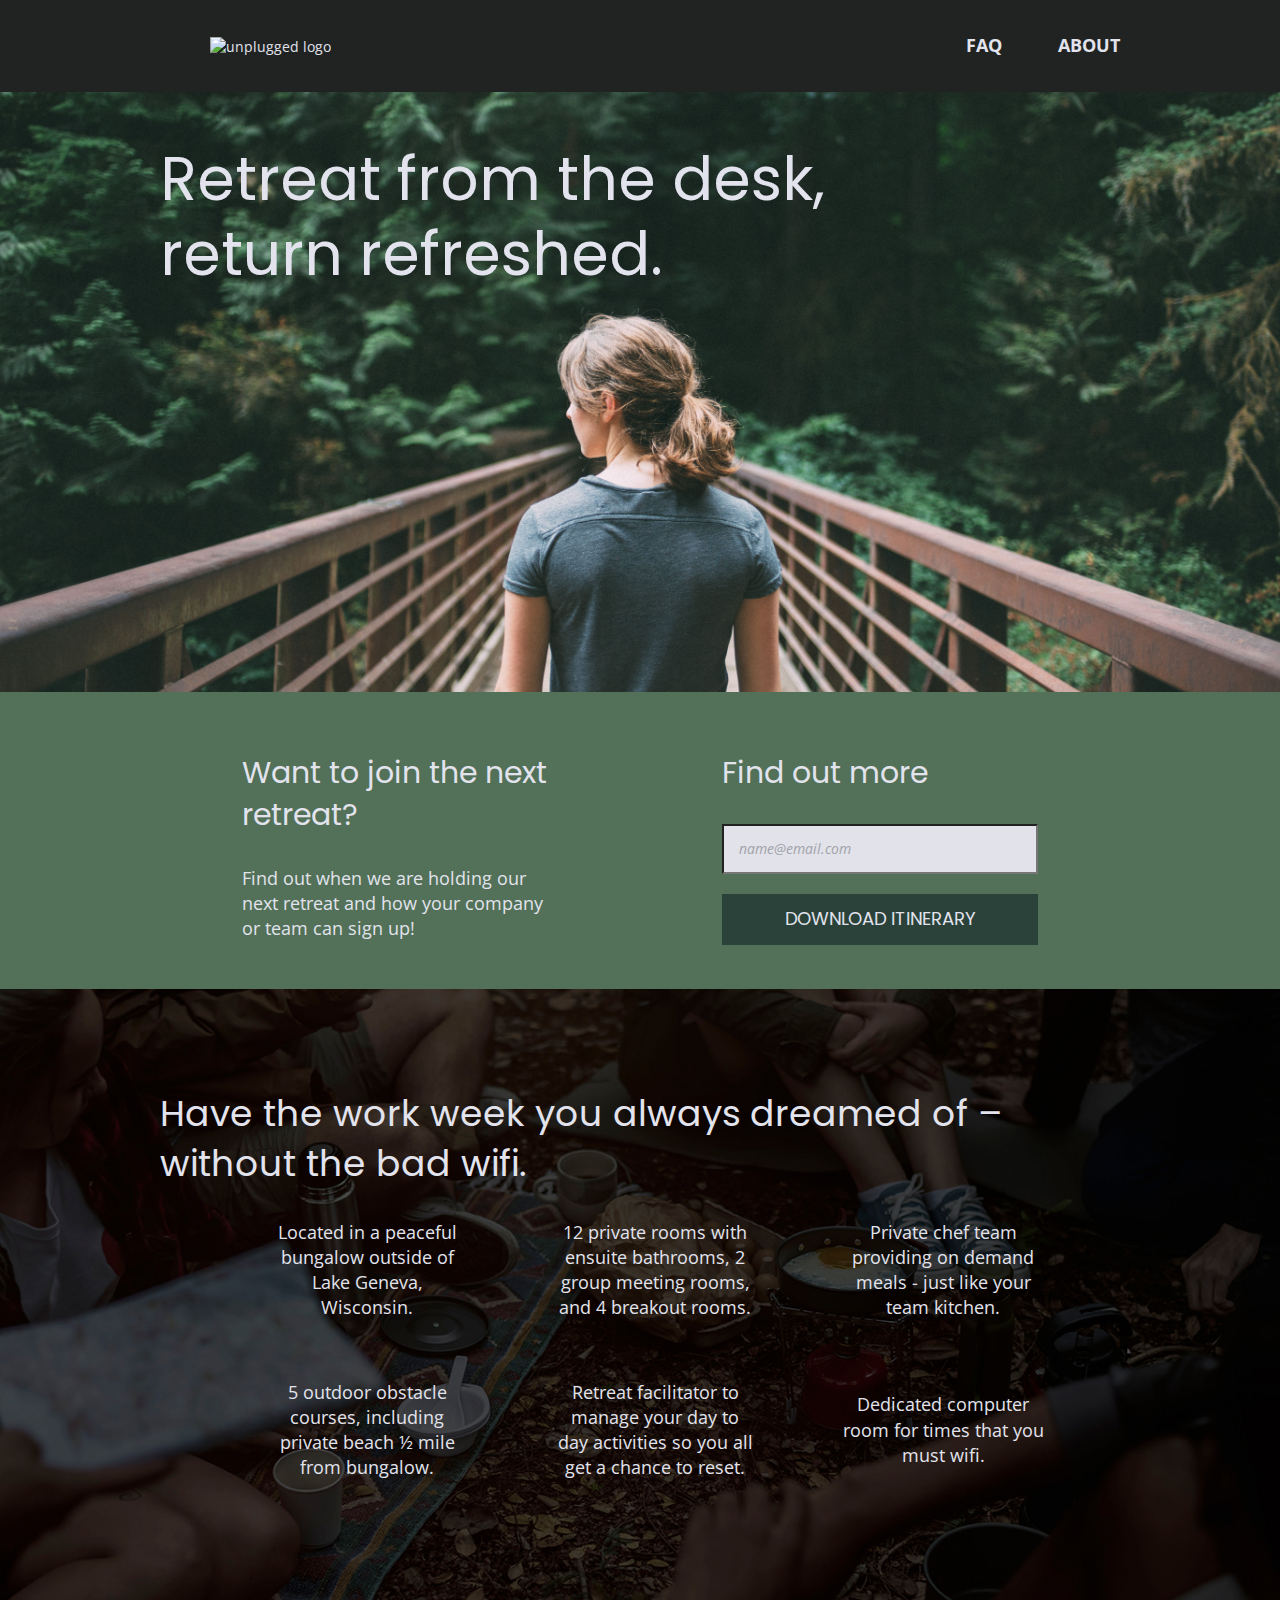
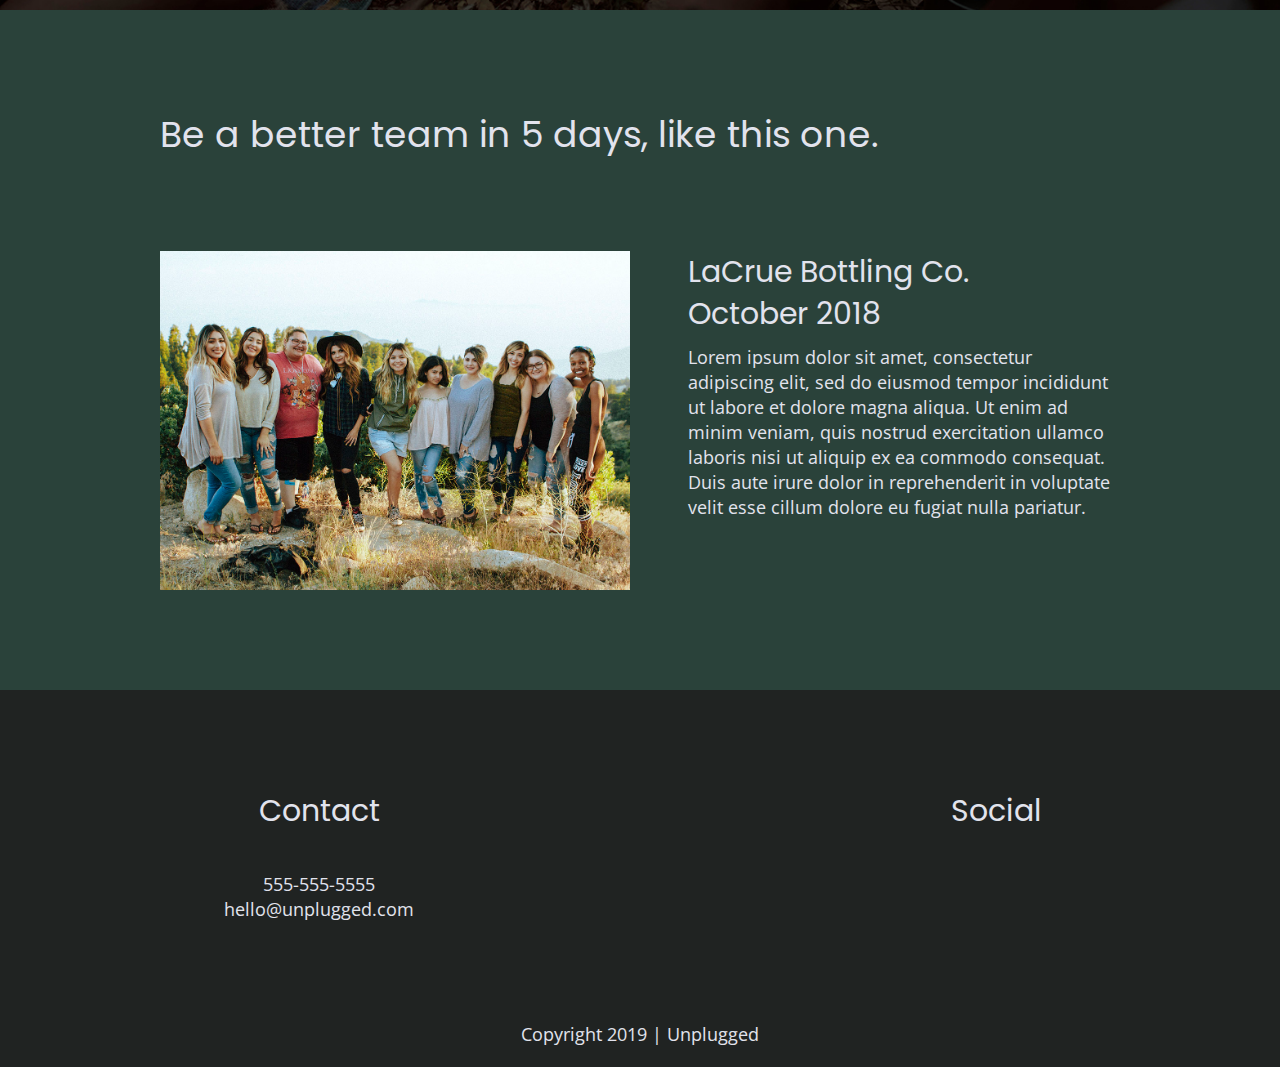
==== commit 5649b735: "icons added" ====
--- a/index.html
+++ b/index.html
@@ -16,6 +16,9 @@
 
   <!-- Google Fonts -->
   <link href="https://fonts.googleapis.com/css?family=Open+Sans:400,700|Poppins:500,700" rel="stylesheet">
+
+  <!-- FontAwesome CDN version 5.8.2 -->
+  <link rel="stylesheet" href="https://use.fontawesome.com/releases/v5.8.2/css/all.css" integrity="sha384-oS3vJWv+0UjzBfQzYUhtDYW+Pj2yciDJxpsK1OYPAYjqT085Qq/1cq5FLXAZQ7Ay" crossorigin="anonymous">
 
   <meta name="theme-color" content="#fafafa">
 </head>
@@ -70,27 +73,27 @@
               <h2>Have the work week you always dreamed of – without the bad wifi.</h2>
               <div class="features-items">
                   <article>
-                      <p class="fontawesome-icon"></p>
+                      <p class="fontawesome-icon"><i class="fas fa-campground"></i></p>
                       <p class="features-item-description">Located in a peaceful bungalow outside of Lake Geneva, Wisconsin.</p>
                   </article>
                   <article>
-                      <p class="fontawesome-icon"></p>
+                      <p class="fontawesome-icon"><i class="fas fa-bed"></i></p>
                       <p class="features-item-description">12 private rooms with ensuite bathrooms, 2 group meeting rooms, and 4 breakout rooms.</p>
                   </article>
                   <article>
-                      <p class="fontawesome-icon"></p>
+                      <p class="fontawesome-icon"><i class="fas fa-utensils"></i></p>
                       <p class="features-item-description">Private chef team providing on demand meals - just like your team kitchen.</p>
                   </article>
                   <article>
-                      <p class="fontawesome-icon"></p>
+                      <p class="fontawesome-icon"><i class="fas fa-shoe-prints"></i></p>
                       <p class="features-item-description">5 outdoor obstacle courses, including private beach ½ mile from bungalow.</p>
                   </article>
                   <article>
-                      <p class="fontawesome-icon"></p>
+                      <p class="fontawesome-icon"><i class="fas fa-smile"></i></p>
                       <p class="features-item-description">Retreat facilitator to manage your day to day activities so you all get a chance to reset.</p>
                   </article>
                   <article>
-                      <p class="fontawesome-icon"></p>
+                      <p class="fontawesome-icon"><i class="fas fa-wifi"></i></p>
                       <p class="features-item-description">Dedicated computer room for times that you must wifi.</p>
                   </article>
               </div>
@@ -124,9 +127,15 @@
               <div class="social">
                   <h4>Social</h4>
                   <div class="social-icons">
-                      <a href="http://facebook.com/phoebeosterhout" target="_blank"><img src="" alt="facebook icon"/></a>
-                      <a href="http://twitter.com/phoebeosterhout" target="_blank"><img src="" alt="twitter icon"/></a>
-                      <a href="http://instagram.com/gowiththeplo" target="_blank"><img src="" alt="instagram icon"/></a>
+                      <p>
+                          <a href=""><i class="fab fa-facebook-f"></i></a>
+                      </p>
+                      <p>
+                          <a href=""><i class="fab fa-twitter"></i></a>
+                      </p>
+                      <p>
+                          <a href=""><i class="fab fa-instagram"></i></a>
+                      </p>
                   </div>
               </div>
           </div>
--- a/css/main.css
+++ b/css/main.css
@@ -151,11 +151,11 @@
 }
 
 img {
-
+    width: 100%;
 }
 
 figure {
-
+    margin: 0;
 }
 
 address {
@@ -188,6 +188,14 @@
     align-items: center;
     flex-flow: row wrap;
     margin: 0;
+}
+
+header figure {
+    width: 60%;
+    display: flex;
+    justify-content: center;
+    align-items: center;
+    flex-flow: row wrap;
 }
 
 .header-divider {
@@ -247,6 +255,12 @@
     align-items: center;
 }
 
+footer .social-icons i {
+    color: #e2e3ed;
+    font-size: 2em;
+    padding: 5px 20px;
+}
+
 footer .copyright {
     margin: 20px 0;
 }
@@ -256,9 +270,20 @@
 /* ------ HERO AREA ------ */
 
 .hero-area {
-    display: flex;
-    justify-content: center;
-    flex-flow: row wrap;
+    background: url('../img/hero.jpg') center no-repeat #333;
+    background-size: cover;
+    display: flex;
+    justify-content: center;
+    flex-flow: row wrap;
+    height: 600px;
+}
+
+.hero-area .content-wrapper {
+    margin: 50px 0;
+}
+
+.hero-area h1 {
+    margin: 0;
 }
 
 /* ------ ASIDE ------ */
@@ -302,6 +327,8 @@
 /* ------ FEATURES ------ */
 
 .features {
+    background: url(../img/features-bkgd.jpg) center no-repeat;
+    background-size: cover;
     display: flex;
     justify-content: center;
     flex-flow: row wrap;
@@ -325,6 +352,12 @@
     text-align: center;
 }
 
+.features i {
+    color: #e2e3ed;
+    font-size: 3.75em;
+    margin-bottom: 40px;
+}
+
 /* ------ REVIEWS ------ */
 
 .reviews {
@@ -332,6 +365,10 @@
     display: flex;
     justify-content: center;
     flex-flow: row wrap;
+}
+
+.reviews article figure {
+
 }
 
 .reviews h2 {
@@ -347,19 +384,38 @@
 /* ======================== MOBILE STYLES - ABOUT PAGE ======================== */
 
 .mission {
-    display: flex;
-    justify-content: center;
-    align-items: center;
-    flex-flow: row wrap;
+    background-color: #527158;
+    display: flex;
+    justify-content: center;
+    align-items: center;
+    flex-flow: row wrap;
+}
+
+.map figure {
+    width: 100%;
+    height: 0;
+    padding-bottom: 80%;
+    overflow: hidden;
+    position: relative;
+}
+
+.map iframe {
+    width: 100%;
+    height: 100%;
+    position: absolute;
+    top: 0;
+    left: 0;
 }
 
 .contact-section {
-    display: flex;
-    justify-content: center;
-    align-items: center;
-    flex-flow: row wrap;
-}
-
+    background-color: #2a423a;
+    display: flex;
+    justify-content: center;
+    align-items: center;
+    flex-flow: row wrap;
+}
+
+.contact-section h2,
 .contact-content p {
     margin: 0;
 }
@@ -367,6 +423,7 @@
 /* ======================== MOBILE STYLES - FAQ PAGE ======================== */
 
 .faq {
+    background-color: #527158;
     display: flex;
     justify-content: center;
     align-items: center;
@@ -514,6 +571,10 @@
         width: 100%;
     }
 
+    header figure {
+        width: 35%;
+    }
+
     header nav {
         width: 23%;
     }
@@ -554,11 +615,16 @@
         justify-content: center;
         align-items: center;
         flex-flow: row wrap;
-        flex-basis: 50%;
+        flex-basis: 45%;
+    }
+
+    .features i {
+        font-size: 5.14em;
+        padding: 15px;
     }
 
     .features .features-item-description {
-        width: 60%;
+        width: 70%;
     }
 
     /* Reviews */
@@ -573,11 +639,16 @@
         margin-top: 20px;
     }
 
+    .reviews figure,
     .reviews article div {
         width: 49%;
     }
 
-    .reviews article h3,
+    .reviews article h3 {
+        margin: 0;
+        padding-top: 0;
+    }
+
     .reviews article p {
         margin: 0;
     }
@@ -623,7 +694,11 @@
         width: 40%;
     }
 
-    .contact-section .content-wrapper h1 {
+    .map figure {
+        padding-bottom: 72%;
+    }
+
+    .contact-section .content-wrapper h2 {
         width: 75%;
     }
 
@@ -672,9 +747,13 @@
 
     .content-wrapper {
         max-width: 960px;
-        margin: 50px 120px;
+        margin: 100px 120px;
     }
     /* Header */
+
+    header figure {
+        width: 23%;
+    }
 
     header nav {
         width: 16%;
@@ -705,7 +784,11 @@
     }
 
     .features article {
-        flex-basis: 33%;
+        flex-basis: 30%;
+    }
+
+    .features .features-item-description {
+        width: 70%;
     }
 
     /* Reviews */
@@ -713,30 +796,46 @@
     .reviews article {
         margin-top: 90px;
     }
-    
+
     .reviews article div {
         width: 45%;
     }
 
     /* About */
 
-    .mission h2,
-    .contact-section .content-wrapper h2 {
+    .mission h1,
+    .contact-section h1 {
+        font-size: 3.42em;
+        margin: 0;
         width: 90%;
     }
 
-    .contact-section .content-wrapper h2 {
-        margin-bottom: 100px;
+    .mission p {
+        padding-top: 15px;
+        width: 45%;
+    }
+
+    .map figure {
+        padding-bottom: 38%;
+    }
+
+    .contact-section h1 {
+        width: 100%;
     }
 
     /* FAQ */
 
     .faq h1 {
+        font-size: 3.42em;
         width: 100%;
     }
 
     .faq-content {
         flex-basis: 45%;
+    }
+
+    .faq-content h3 {
+        font-size: 1.28em;
     }
 }
 
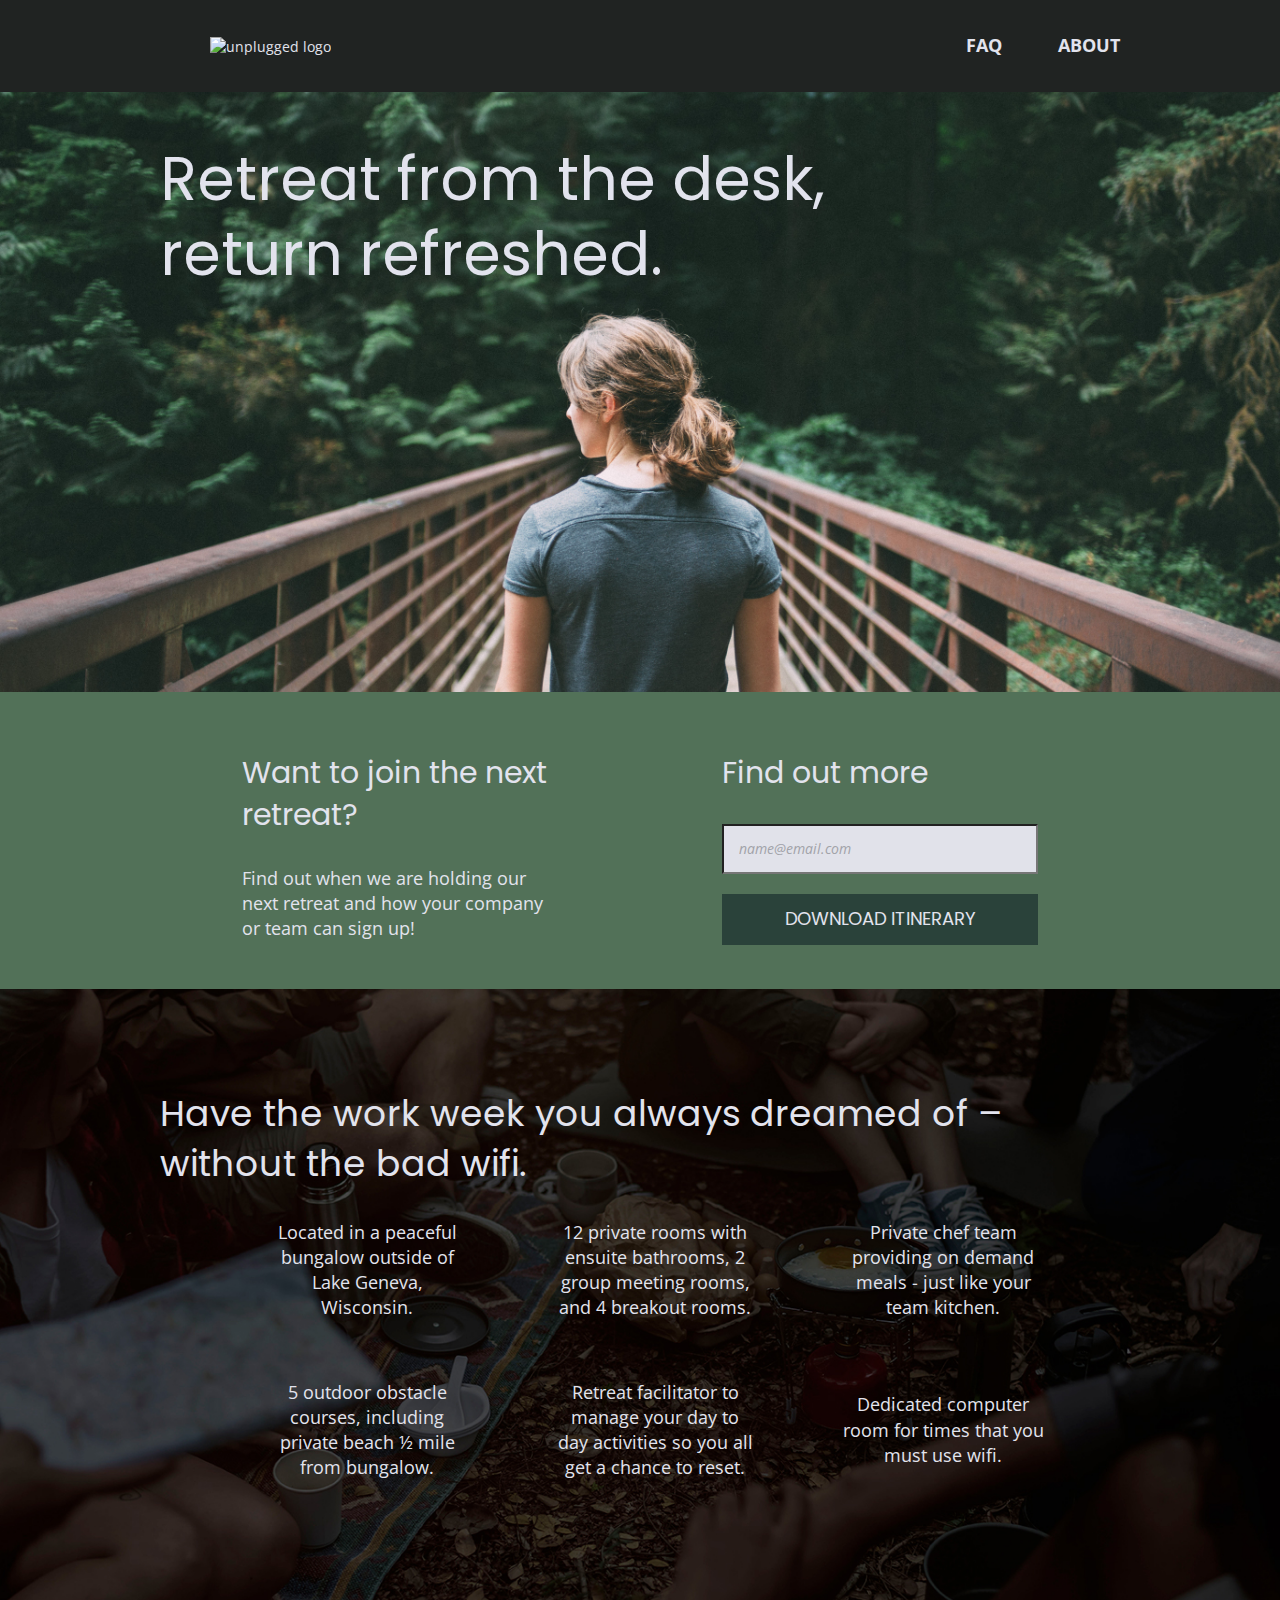
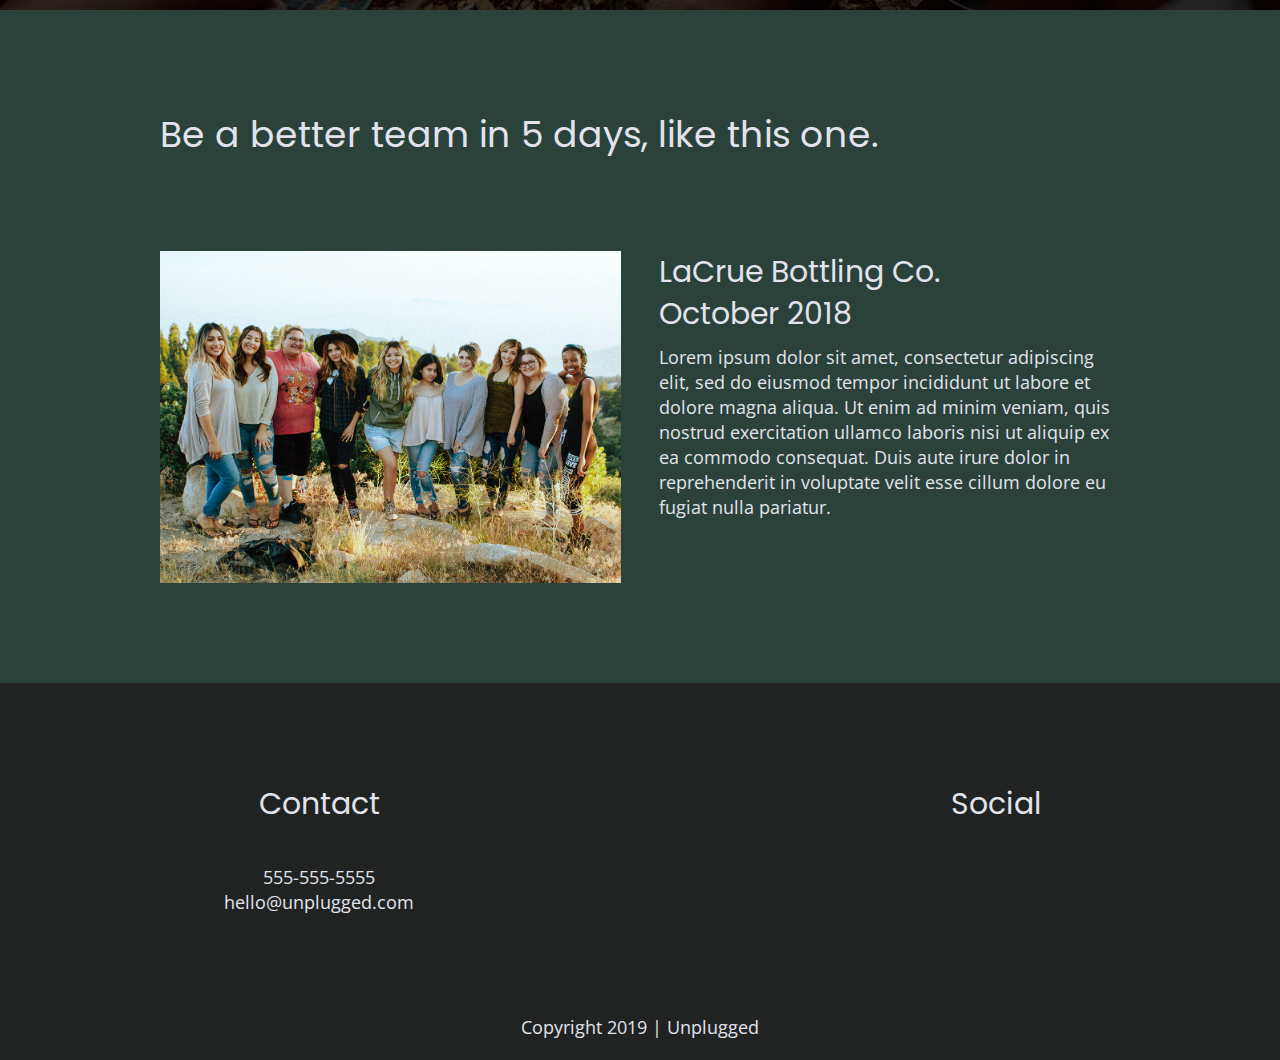
==== commit d1ed49b8: "spellcheck" ====
--- a/index.html
+++ b/index.html
@@ -94,7 +94,7 @@
                   </article>
                   <article>
                       <p class="fontawesome-icon"><i class="fas fa-wifi"></i></p>
-                      <p class="features-item-description">Dedicated computer room for times that you must wifi.</p>
+                      <p class="features-item-description">Dedicated computer room for times that you must use wifi.</p>
                   </article>
               </div>
           </div>
--- a/css/main.css
+++ b/css/main.css
@@ -391,6 +391,10 @@
     flex-flow: row wrap;
 }
 
+.mission h1 {
+    font-size: 2.14em;
+}
+
 .map figure {
     width: 100%;
     height: 0;
@@ -415,7 +419,10 @@
     flex-flow: row wrap;
 }
 
-.contact-section h2,
+.contact-section h1 {
+    font-size: 2em;
+}
+
 .contact-content p {
     margin: 0;
 }
@@ -438,12 +445,17 @@
     margin: 50px 0 0 0;
 }
 
-.faq h2 {
-    margin-bottom: 40px;
+.faq h1 {
+    font-size: 2.14em;
+    margin: 0 0 20px 0;
+}
+
+.faq h3 {
+    font-size: 1.28em;
 }
 
 .faq-content {
-    margin-bottom: 50px;
+    margin-bottom: 30px;
 }
 
  /* ==========================================================================
@@ -641,7 +653,7 @@
 
     .reviews figure,
     .reviews article div {
-        width: 49%;
+        width: 48%;
     }
 
     .reviews article h3 {
@@ -682,6 +694,11 @@
     }
 
     /* About */
+
+    .mission h1,
+    .contact-section h1 {
+        font-size: 2.57em;
+    }
 
     .mission-content {
         display: flex;
@@ -691,15 +708,15 @@
     }
 
     .mission-content p {
-        width: 40%;
+        width: 47%;
     }
 
     .map figure {
         padding-bottom: 72%;
     }
 
-    .contact-section .content-wrapper h2 {
-        width: 75%;
+    .contact-section .content-wrapper h1 {
+        width: 80%;
     }
 
     .contact-content {
@@ -710,16 +727,21 @@
 
     /* FAQ */
 
+    .faq h1 {
+        font-size: 2.57em;
+        width: 100%;
+    }
+
+    .faq h3 {
+        font-size: 1em;
+    }
+
     .faq .content-wrapper {
         justify-content: space-between;
     }
 
     .faq-content {
         flex-basis: 45%;
-    }
-
-    .faq h2 {
-        width: 100%;
     }
 }
 
@@ -797,14 +819,9 @@
         margin-top: 90px;
     }
 
-    .reviews article div {
-        width: 45%;
-    }
-
     /* About */
 
-    .mission h1,
-    .contact-section h1 {
+    .mission h1 {
         font-size: 3.42em;
         margin: 0;
         width: 90%;
@@ -819,8 +836,14 @@
         padding-bottom: 38%;
     }
 
-    .contact-section h1 {
+    .contact-section .content-wrapper h1 {
+        font-size: 3.42em;
+        margin: 0;
         width: 100%;
+    }
+
+    .contact-content {
+        width: 85%;
     }
 
     /* FAQ */
